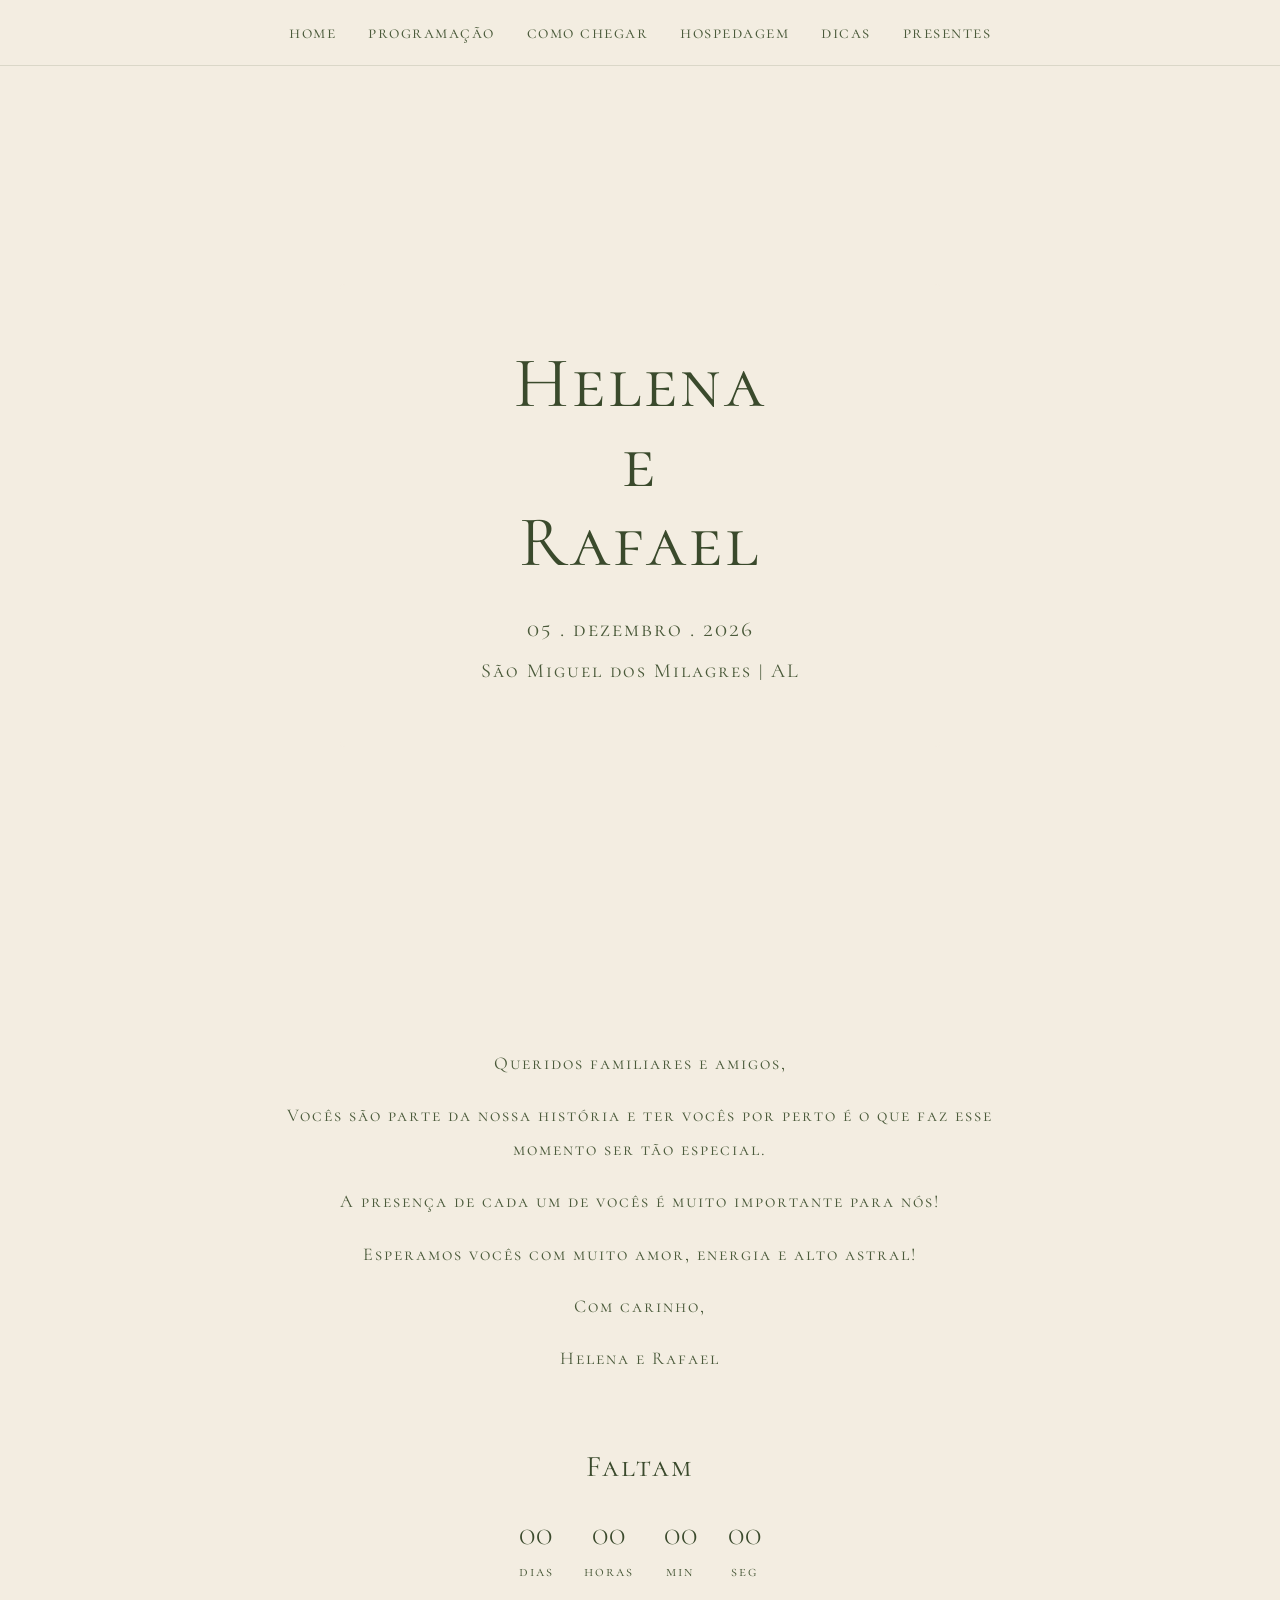
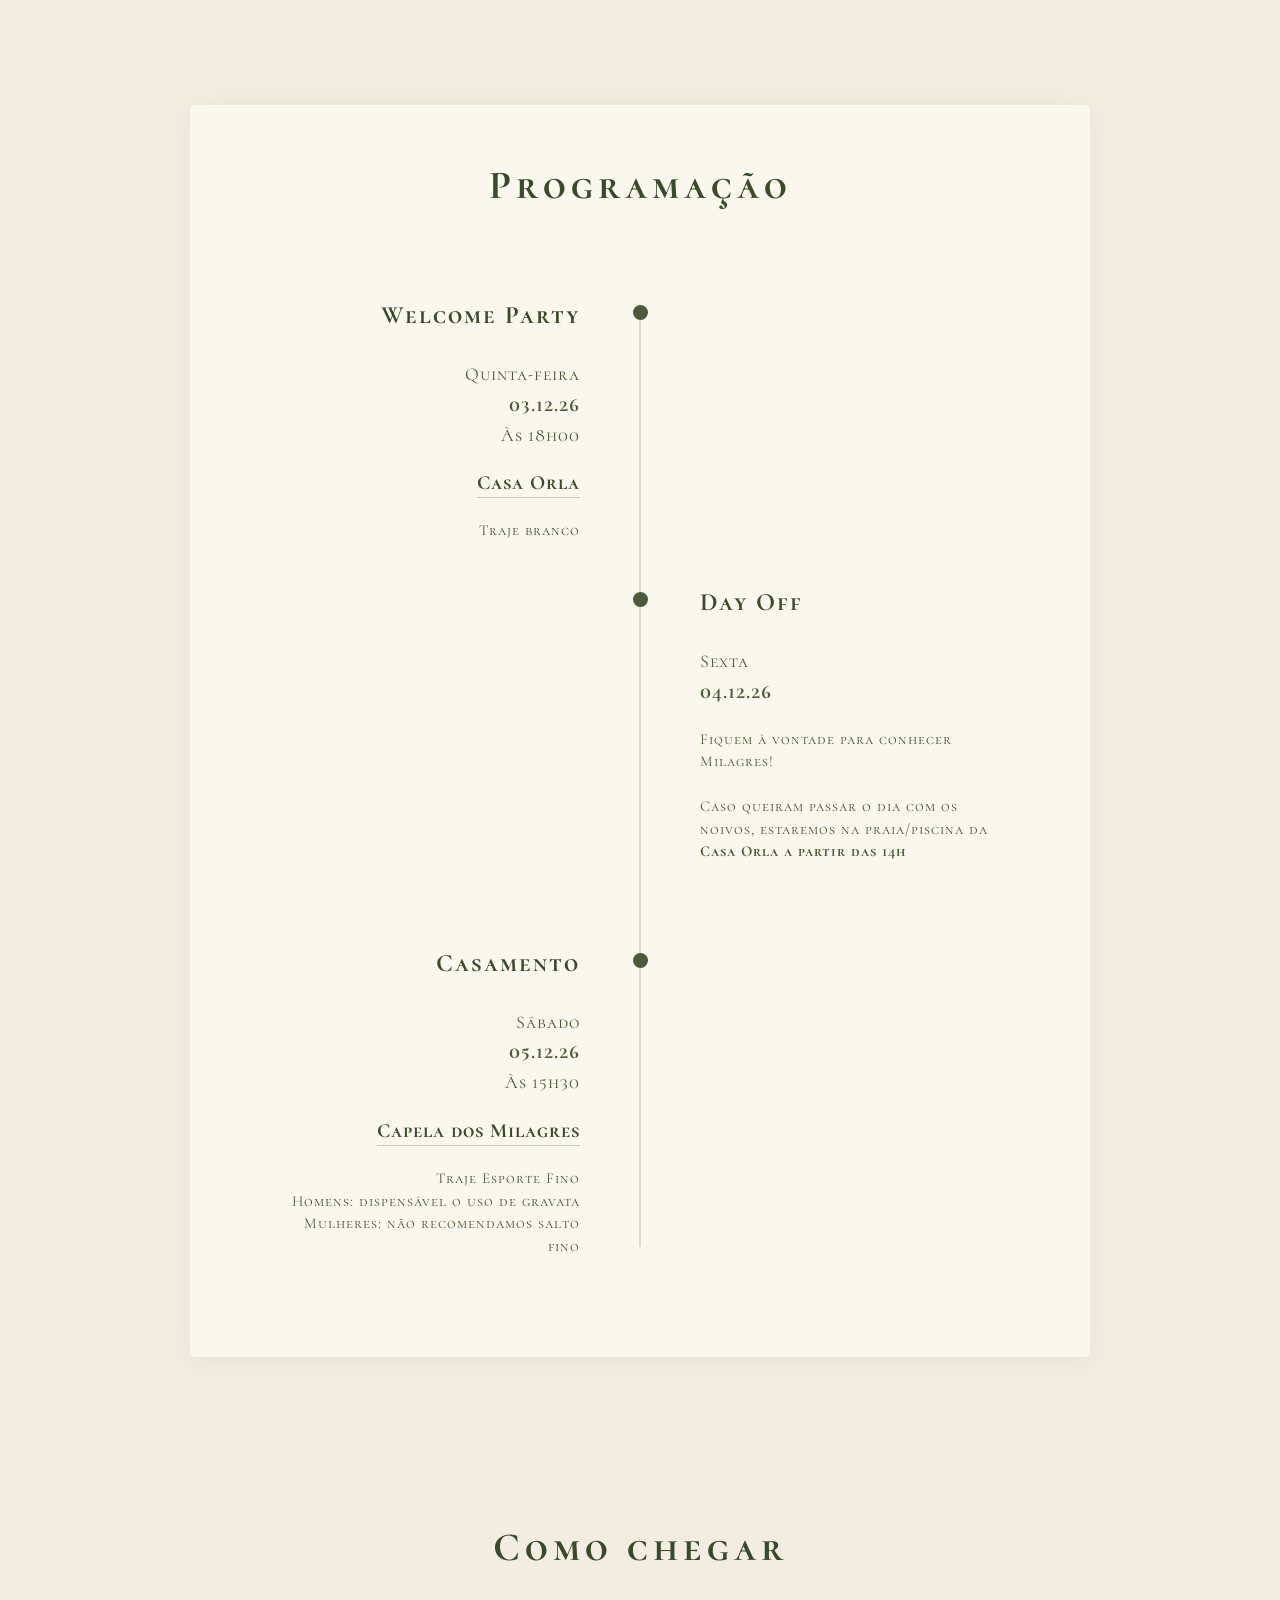
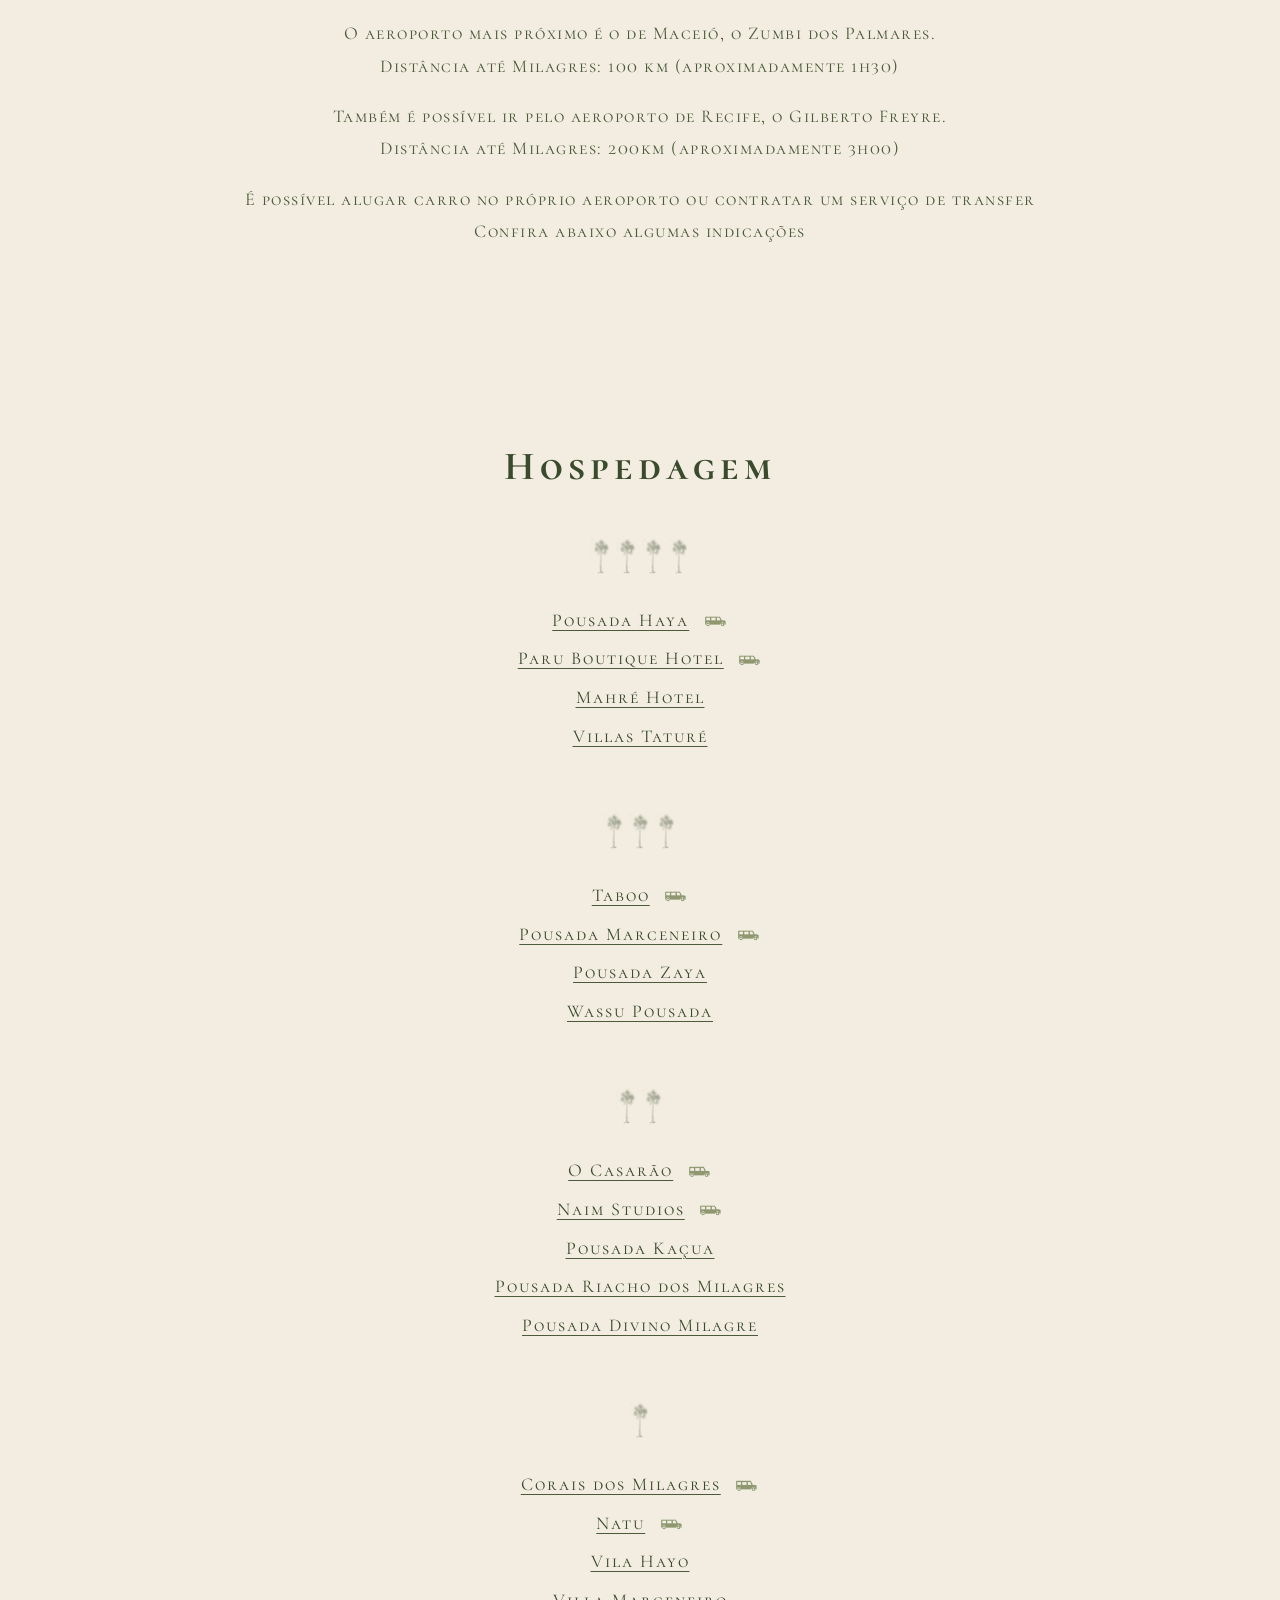
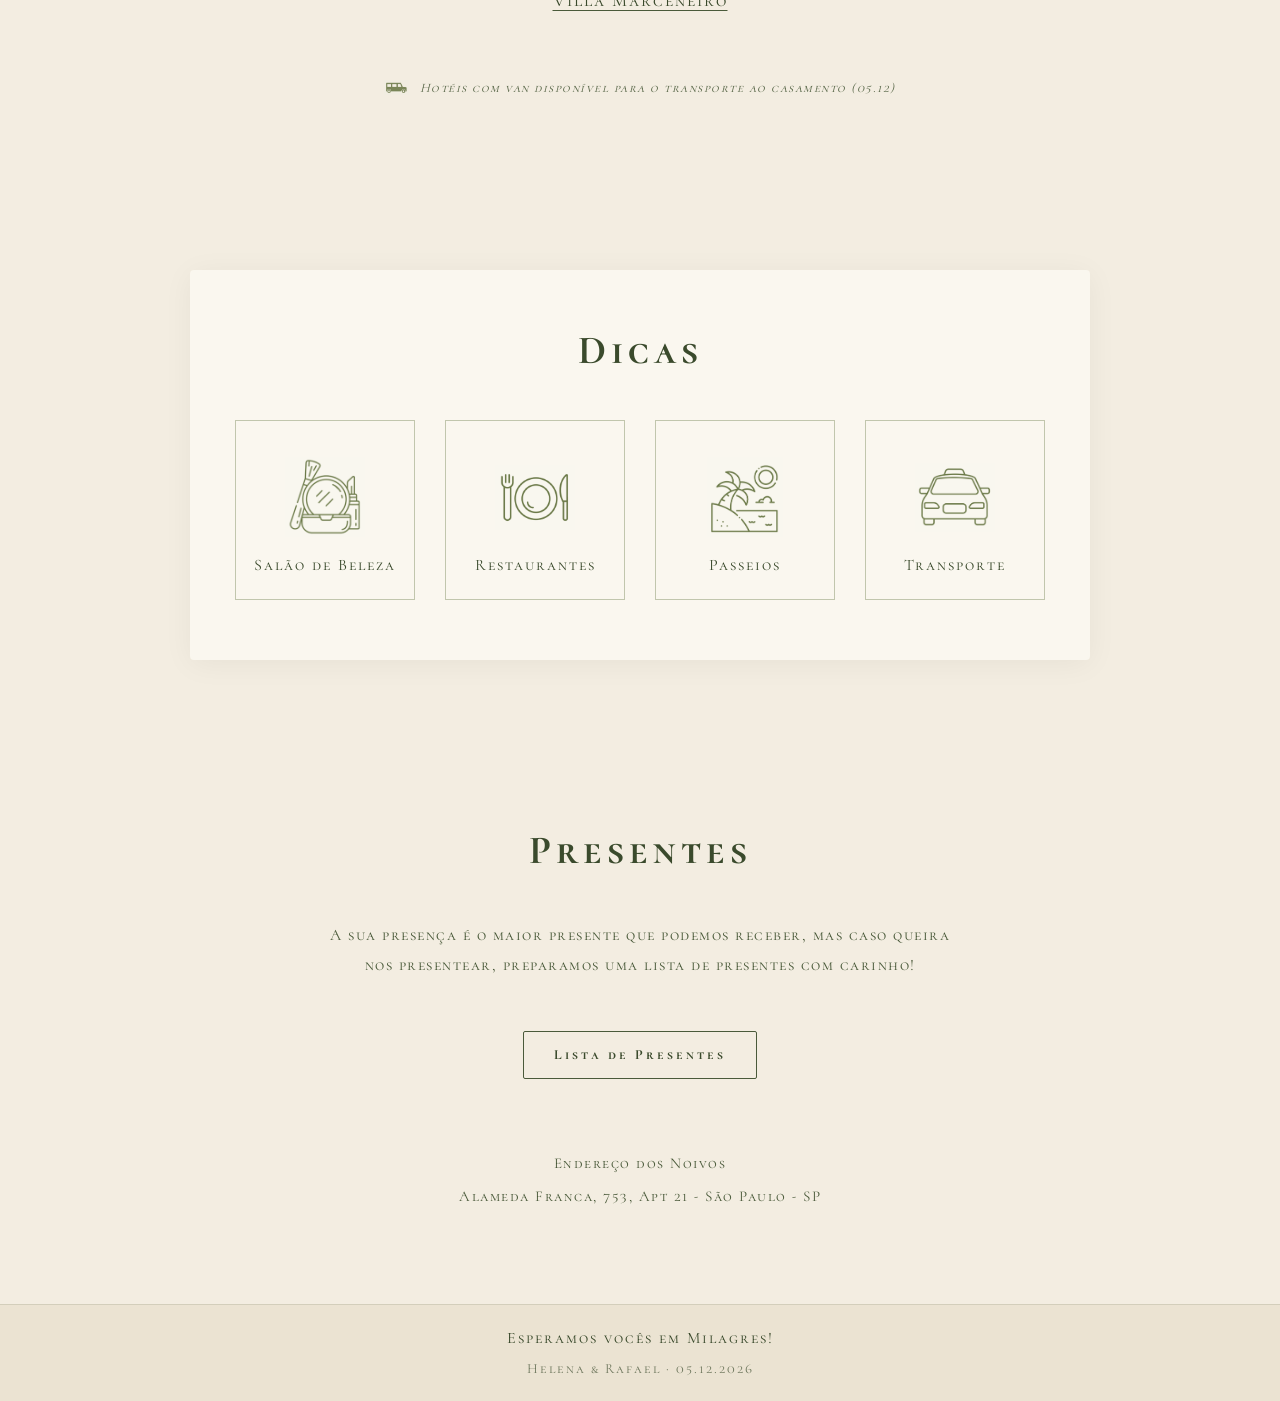
==== index.html @ e217ee82 "primeiro upload" ====
<!DOCTYPE html>
<html lang="pt-BR">
<head>
    <meta charset="UTF-8">
    <meta name="viewport" content="width=device-width, initial-scale=1.0">
    <title>Helena e Rafael</title>

    <!-- Google Fonts -->
    <link rel="preconnect" href="https://fonts.googleapis.com">
    <link rel="preconnect" href="https://fonts.gstatic.com" crossorigin>
    <link href="https://fonts.googleapis.com/css2?family=Cormorant+Garamond:ital,wght@0,300;0,400;0,500;0,600;1,300;1,400&family=Cormorant+SC:wght@300;400;500;600&family=Italianno&display=swap" rel="stylesheet">

    <!-- CSS externo -->
    <link rel="stylesheet" href="styles.css">
</head>
<body>

    <!-- ============ NAVBAR ============ -->
    <nav class="navbar">
        <ul>
            <li><a href="#home">Home</a></li>
            <li><a href="#programacao">Programação</a></li>
            <li><a href="#como-chegar">Como Chegar</a></li>
            <li><a href="#hospedagem">Hospedagem</a></li>
            <li><a href="#dicas">Dicas</a></li>
            <li><a href="#presentes">Presentes</a></li>
        </ul>
    </nav>

    <!-- ============ HERO - PARTE 1 (imagem de fundo) ============ -->
    <section class="hero-banner" id="home">
        <div class="hero-banner-overlay">
            <h1>Helena <br> e <br> Rafael</h1>
            <p class="date">05 . dezembro . 2026</p>
            <p class="location">São Miguel dos Milagres | AL</p>
        </div>
    </section>

    <!-- ============ HERO - PARTE 2 (mensagem e assinatura) ============ -->
    <section class="hero-message">
        <p class="message">Queridos familiares e amigos,</p>
        <p class="message">Vocês são parte da nossa história e ter vocês por perto é o que faz esse momento ser tão especial.</p>
        <p class="message">A presença de cada um de vocês é muito importante para nós!</p>
        <p class="message">Esperamos vocês com muito amor, energia e alto astral!</p>
        <p class="message">Com carinho,</p>
        <p class="message">Helena e Rafael</p>
        </section>   

    <!-- ============ COUNTDOWN ============ -->
    <section class="countdown-section">
        <h3>Faltam</h3>
        <div class="countdown">
            <div class="countdown-item">
                <span class="number" id="dias">00</span>
                <span class="label">dias</span>
            </div>
            <div class="countdown-item">
                <span class="number" id="horas">00</span>
                <span class="label">horas</span>
            </div>
            <div class="countdown-item">
                <span class="number" id="minutos">00</span>
                <span class="label">min</span>
            </div>
            <div class="countdown-item">
                <span class="number" id="segundos">00</span>
                <span class="label">seg</span>
            </div>
        </div>
    </section>

    <!-- ============ PROGRAMAÇÃO ============ -->
    <section class="programacao" id="programacao">
        <div class="program-timeline">
            <!-- Título dentro do bloco branco, mas FORA do wrapper da linha -->
            <h2 class="section-title">Programação</h2>

            <!-- Wrapper só com os itens (a linha vai aparecer só aqui) -->
            <div class="program-timeline-items">

            <!-- Welcome Party (lado esquerdo) -->
            <div class="program-item program-item-left">
                <div class="program-dot"></div>
                <div class="program-content">
                    <h3>Welcome Party</h3>
                    <p class="day">Quinta-feira</p>
                    <p class="date-line">03.12.26</p>
                    <p class="time">Às 18h00</p>
                    <p class="place">
                        <a href="https://www.google.com/maps/place/Casa+Orla+Milagres/@-9.3019633,-35.4002974,17z/data=!3m1!4b1!4m6!3m5!1s0x7011db2d9798e99:0x6739c3b76b0d1504!8m2!3d-9.3019633!4d-35.3977225!16s%2Fg%2F11p_82vdsp?entry=ttu&g_ep=EgoyMDI2MDUyNy4wIKXMDSoASAFQAw%3D%3D" target="_blank" rel="noopener noreferrer">Casa Orla</a>
                    </p>
                    <p class="traje">Traje branco</p>
                </div>
            </div>

            <!-- Beach day (lado direito) -->
            <div class="program-item program-item-right">
                <div class="program-dot"></div>
                <div class="program-content">
                    <h3>Day Off</h3>
                    <p class="day">Sexta</p>
                    <p class="date-line">04.12.26</p>
                    <p class="traje">Fiquem à vontade para conhecer Milagres! <br>
                        <br> 
                        Caso queiram passar o dia com os noivos, estaremos na praia/piscina da<strong> Casa Orla a partir das 14h</strong></p>

                </div>
            </div>

            <!-- Casamento (lado esquerdo) -->
            <div class="program-item program-item-left">
                <div class="program-dot"></div>
                <div class="program-content">
                    <h3>Casamento</h3>
                    <p class="day">Sábado</p>
                    <p class="date-line">05.12.26</p>
                    <p class="time">Às 15h30</p>
                    <p class="place">
                        <a href="https://www.google.com/maps/place/Capela+dos+Milagres+-+Santu%C3%A1rio+dos+Milagres/@-9.2875864,-35.3910758,17z/data=!3m1!4b1!4m6!3m5!1s0x700fd5402b0185b:0x55d7888d575e5de3!8m2!3d-9.2875864!4d-35.3885009!16s%2Fg%2F11c75x4d78?entry=ttu&g_ep=EgoyMDI2MDUyNy4wIKXMDSoASAFQAw%3D%3D" target="_blank" rel="noopener noreferrer">Capela dos Milagres</a>
                    </p>
                    <p class="traje">
                        Traje Esporte Fino<br>
                        Homens: dispensável o uso de gravata<br>
                        Mulheres: não recomendamos salto fino
                    </p>
                </div>
            </div>

        </div>
        </div>
    </section>

    <!-- ============ COMO CHEGAR ============ -->
    <section class="como-chegar" id="como-chegar">
        <h2 class="section-title">Como chegar</h2>
        <div class="como-chegar-content">
            <div class="como-chegar-text">
                <p>O aeroporto mais próximo é o de Maceió, o Zumbi dos Palmares.<br> Distância até Milagres: 100 km (aproximadamente 1h30)</p>
                <p>Também é possível ir pelo aeroporto de Recife, o Gilberto Freyre.<br> Distância até Milagres: 200km (aproximadamente 3h00)</p>
                <p>É possível alugar carro no próprio aeroporto ou contratar um serviço de transfer <br> Confira abaixo algumas indicações</p>
            </div>
        </div>
    </section>

    <!-- ============ HOSPEDAGEM ============ -->
    <section class="hospedagem" id="hospedagem">
        <h2 class="section-title">Hospedagem</h2>

        <div class="hospedagem-content">

            <!-- Grupo 1: 4 coqueiros + primeira lista -->
            <div class="hospedagem-grupo">
                <div class="coqueiros-fila">
                    <img src="img/mini_coqueiro.avif" alt="Coqueiro">
                    <img src="img/mini_coqueiro.avif" alt="Coqueiro">
                    <img src="img/mini_coqueiro.avif" alt="Coqueiro">
                    <img src="img/mini_coqueiro.avif" alt="Coqueiro">
                </div>
                
                <ul class="hospedagem-lista">
                    <li>
                        <a href="https://www.booking.com/hotel/br/pousada-haya.html" target="_blank" rel="noopener noreferrer">Pousada Haya</a>  
                            <span class="van-icon" title="Van disponível para o casamento">
                                <img src="img/van.png" alt="Van disponível">
                            </span>
                    </li>
                    
                    <li><a href="https://www.booking.com/hotel/br/villas-do-paru-praia-de-marceneiro.html" target="_blank" rel="noopener noreferrer">Paru Boutique Hotel</a> 
                            <span class="van-icon" title="Van disponível para o casamento">
                                <img src="img/van.png" alt="Van disponível">
                            </span>
                    </li>
                    
                    <li><a href="https://www.booking.com/hotel/br/mahre-amp-spa.pt-br.html" target="_blank" rel="noopener noreferrer">Mahré Hotel</a></li> 
                    <li><a href="https://www.booking.com/hotel/br/villas-tatura-c.pt-br.html" target="_blank" rel="noopener noreferrer">Villas Taturé</a></li> 
                
                </ul>
            </div>

            <!-- Grupo 2: 3 coqueiros + segunda lista -->
            <div class="hospedagem-grupo">
                <div class="coqueiros-fila">
                    <img src="img/mini_coqueiro.avif" alt="Coqueiro">
                    <img src="img/mini_coqueiro.avif" alt="Coqueiro">
                    <img src="img/mini_coqueiro.avif" alt="Coqueiro">
                </div>
                
                <ul class="hospedagem-lista">
                    <li><a href="https://www.booking.com/hotel/br/taboo-milagres-sao-miguel-dos-milagres.html" target="_blank" rel="noopener noreferrer">Taboo</a> 
                            <span class="van-icon" title="Van disponível para o casamento">
                                <img src="img/van.png" alt="Van disponível">
                            </span>
                    </li>
                                        
                    <li><a href="https://www.booking.com/hotel/br/pousada-marceneiro.pt-br.html" target="_blank" rel="noopener noreferrer">Pousada Marceneiro</a>
                            <span class="van-icon" title="Van disponível para o casamento">
                                <img src="img/van.png" alt="Van disponível">
                            </span>
                    </li>
                     
                    <li><a href="https://www.booking.com/hotel/br/pousada-zaya-sao-miguel-dos-milagres.pt-br.html" target="_blank" rel="noopener noreferrer">Pousada Zaya</a></li>                     
                    <li><a href="https://www.booking.com/hotel/br/wassu-pousada.pt-br.html" target="_blank" rel="noopener noreferrer">Wassu Pousada</a></li>
                </ul>
            </div>

            <!-- Grupo 3: 2 coqueiros + terceira lista -->
            <div class="hospedagem-grupo">
                <div class="coqueiros-fila">
                    <img src="img/mini_coqueiro.avif" alt="Coqueiro">
                    <img src="img/mini_coqueiro.avif" alt="Coqueiro">
                </div>
                
                <ul class="hospedagem-lista">
                    <li><a href="https://www.booking.com/hotel/br/pousada-o-casarapso-passo-de-camaragibe.html" target="_blank" rel="noopener noreferrer">O Casarão</a> 
                            <span class="van-icon" title="Van disponível para o casamento">
                                <img src="img/van.png" alt="Van disponível">
                            </span>
                    </li>
                    
                    <li><a href="https://www.booking.com/hotel/br/naim-studios-milagres.html" target="_blank" rel="noopener noreferrer">Naim Studios</a>
                            <span class="van-icon" title="Van disponível para o casamento">
                                <img src="img/van.png" alt="Van disponível">
                            </span>
                    </li>
                     
                    <li><a href="https://www.booking.com/hotel/br/kacua-milagres.html" target="_blank" rel="noopener noreferrer">Pousada Kaçua</a></li> 
                    <li><a href="https://www.booking.com/hotel/br/pousada-riacho-dos-milagres.html" target="_blank" rel="noopener noreferrer">Pousada Riacho dos Milagres</a></li> 
                    <li><a href="https://www.booking.com/hotel/br/pousada-divino-milagre.html" target="_blank" rel="noopener noreferrer">Pousada Divino Milagre</a></li>
                </ul>
            </div>

            <!-- Grupo 4: 1 coqueiro + quarta lista -->
            <div class="hospedagem-grupo">
                <div class="coqueiros-fila">
                    <img src="img/mini_coqueiro.avif" alt="Coqueiro">
                </div>
                
                <ul class="hospedagem-lista">
                    <li><a href="https://www.booking.com/hotel/br/suite-corais-dos-milagres.htmll" target="_blank" rel="noopener noreferrer">Corais dos Milagres</a>
                            <span class="van-icon" title="Van disponível para o casamento">
                                <img src="img/van.png" alt="Van disponível">
                            </span>
                    </li>
                    
                    <li><a href="https://www.booking.com/hotel/br/natu-boutique-stays.html" target="_blank" rel="noopener noreferrer">Natu</a>
                            <span class="van-icon" title="Van disponível para o casamento">
                                <img src="img/van.png" alt="Van disponível">
                            </span>
                    </li>
                     
                    <li><a href="https://www.booking.com/hotel/br/vila-hayo.html" target="_blank" rel="noopener noreferrer">Vila Hayo</a></li> 
                    <li><a href="https://www.booking.com/hotel/br/villa-marceneiro-beach.html" target="_blank" rel="noopener noreferrer">Villa Marceneiro</a></li>             
                </ul>
            </div>

        </div>

        <!-- Legenda da van -->
        <p class="hospedagem-legenda">
            <span class="van-icon">
                <img src="img/van.png" alt="Van disponível">
            </span>
            Hotéis com van disponível para o transporte ao casamento (05.12)
        </p>
    
    </section>

    <!-- ============ DICAS ============ -->
    <section class="dicas" id="dicas">
        <div class="dicas-container">
            <h2 class="section-title">Dicas</h2>

            <div class="dicas-grid">
                <a href="salao-de-beleza.html" class="dica-card-link">
                    <div class="dica-card">
                        <div class="dica-card-icon">
                            <img src="img/salao_beleza.png" alt="Salão de Beleza">
                        </div>
                        <p class="dica-card-label">Salão de Beleza</p>
                    </div>
                </a>

                <a href="restaurantes.html" class="dica-card-link">
                    <div class="dica-card">
                        <div class="dica-card-icon">
                            <img src="img/restaurante.png" alt="Restaurantes">
                        </div>
                        <p class="dica-card-label">Restaurantes</p>
                    </div>
                </a>

                <a href="passeios.html" class="dica-card-link">
                    <div class="dica-card">
                        <div class="dica-card-icon">
                            <img src="img/passeiospng.png" alt="Passeios">
                        </div>
                        <p class="dica-card-label">Passeios</p>
                    </div>
                </a>

                <a href="transporte.html" class="dica-card-link">
                    <div class="dica-card">
                        <div class="dica-card-icon">
                            <img src="img/taxi.png" alt="Transporte">
                        </div>
                        <p class="dica-card-label">Transporte</p>
                    </div>
                </a>
                    
            </div>
        </div>
    </section>    


    <!-- ============ PRESENTES ============ -->

    <section class="presentes" id="presentes">
        <h2 class="section-title">Presentes</h2>

        <!-- Texto introdutório -->
        <p class="presentes-intro">
            A sua presença é o maior presente que podemos receber, mas caso queira nos presentear,
            preparamos uma lista de presentes com carinho!
        </p>

    <!-- Botão único e discreto -->
    <div class="presentes-blocos">
        <a href="#" target="_blank" rel="noopener noreferrer" class="presentes-bloco">
            <strong>Lista de Presentes</strong>
        </a>
    </div>

        <!-- Texto final com endereço -->
        <div class="presentes-endereco">
            <p>Endereço dos Noivos 
            <p>Alameda Franca, 753, Apt 21 - São Paulo - SP</p>
        </div>

    </section>

    
    <!-- ============ FOOTER ============ -->
    <footer class="footer-fim">
    <p>Esperamos vocês em Milagres!</p>
    <p class="footer-credito">Helena & Rafael · 05.12.2026</p>
    </footer>

    <!-- ============ SCRIPT DO CONTADOR ============ -->
    <script src="script.js"></script>    

</body>
</html>
---- styles.css ----
/* ============================================================
   SITE CASAMENTO - HELENA E RAFAEL
   styles.css
   ============================================================
   ORGANIZAÇÃO DO ARQUIVO:
     1. Reset e variáveis globais (cores)
     2. Estilos base do body
     3. Navbar
     4. Estilos compartilhados de seções
     5. Hero (capa principal)
     6. Countdown (contagem regressiva)
     7. Programação
     8. Como Chegar
     9. Hospedagem
    10. Dicas
    11. Contato
    12. Presentes
    13. Footer
    14. Responsividade (mobile)

   DICA: para mudar as cores do site inteiro, altere apenas
   os valores das variáveis em :root (seção 1).
   ============================================================ */


/* ============================================================
   1. RESET E VARIÁVEIS GLOBAIS
   ============================================================ */
* {
    margin: 0;
    padding: 0;
    box-sizing: border-box;
}

:root {
    --bg-cream: #f3ede1;          /* fundo creme/bege claro de papel */
    --bg-cream-dark: #ebe3d2;     /* fundo um pouco mais escuro (alternância de seções) */
    --text-green: #4a5a3a;        /* verde musgo escuro - cor principal de texto */
    --text-green-dark: #3a4a2c;   /* verde mais escuro - títulos */
    --accent-green: #6b7a4a;
    --link-color: #5a6a3a;
}

html {
    scroll-behavior: smooth;
}


/* ============================================================
   2. ESTILOS BASE
   ============================================================ */
body {
    font-family: 'Cormorant SC', 'Georgia', serif;  
    background-color: var(--bg-cream);
    color: var(--text-green);
    line-height: 1.6;
    letter-spacing: 1.5px;  /* ← adicione esta linha para o espaçamento característico */
    overflow-x: hidden;
}

/* ============================================================
   3. NAVBAR
   ============================================================ */
.navbar {
    position: sticky;
    top: 0;
    background-color: var(--bg-cream);
    border-bottom: 1px solid rgba(74, 90, 58, 0.15);
    z-index: 1000;
    padding: 18px 40px;
    display: flex;
    justify-content: center;
    align-items: center;
}

.navbar ul {
    list-style: none;
    display: flex;
    gap: 32px;
}

.navbar ul li a {
    color: var(--text-green);
    text-decoration: none;
    font-size: 18px;
    font-weight: 400;
    letter-spacing: 1.5px;
    text-transform: lowercase;
    font-family: 'Cormorant SC', 'Georgia', serif; 
    transition: opacity 0.2s;
}

.navbar ul li a:hover {
    opacity: 0.6;
}


/* ============================================================
   4. ESTILOS COMPARTILHADOS DE SEÇÕES
   ============================================================ */
section {
    padding: 80px 40px;
    position: relative;
}

.section-title {
    font-family: 'Cormorant SC', 'Georgia', serif; 
    font-size: 40px;
    color: var(--text-green-dark);
    text-align: center;
    font-weight: 700;
    margin-bottom: 50px;
    line-height: 1;
    letter-spacing: 5px;
}

/* ============================================================
   5. HERO - PARTE 1 (BANNER COM IMAGEM DE FUNDO)
   ============================================================ */
  .hero-banner {
    background-image: url('img_fundo_identidade_visual.png');
    background-size: cover;
    background-position: center;
    background-repeat: no-repeat;

    /* Altura total: ajuste conforme quiser */
    min-height: 100vh;

    /* Centraliza o overlay */
    display: flex;
    justify-content: center;
    align-items: center;

    /* Espaço em cima e embaixo (mostra parte da imagem) */
    padding: 120px 20px;
}

.hero-banner-overlay {
    background-color: rgba(243, 237, 225, 0.75);  /* creme com 75% de opacidade */
    backdrop-filter: blur(2px);                    /* leve desfoque atrás (opcional) */
    padding: 60px 80px;
    text-align: center;
    max-width: 600px;
    width: 100%;
    border-radius: 4px;
}

.hero-banner-overlay h1 {
    font-family: 'Cormorant SC', 'Georgia', serif;
    font-size: 72px;
    font-style: normal;
    font-weight: 400;
    color: var(--text-green-dark);
    line-height: 1.1;
    margin-bottom: 30px;
    letter-spacing: 3px;
}

.hero-banner-overlay .date {
    font-family: 'Cormorant SC', 'Georgia', serif;
    font-size: 22px;
    color: var(--text-green);
    margin-bottom: 8px;
    letter-spacing: 2px;
}

.hero-banner-overlay .location {
    font-family: 'Cormorant SC', 'Georgia', serif;
    font-size: 20px;
    color: var(--text-green);
    letter-spacing: 2px;
}


/* ============================================================
   5b. HERO - PARTE 2 (MENSAGEM NO CORPO DO SITE)
   ============================================================ */
.hero-message {
    background-color: var(--bg-cream);
    padding: 80px 20px 30px 20px;
    text-align: center;
    max-width: 800px;
    margin: 0 auto;
    position: relative;
}

.hero-message .message {
    font-family: 'Cormorant SC', 'Georgia', serif;
    font-size: 18px;
    color: var(--text-green);
    line-height: 1.9;
    margin-bottom: 18px;
    font-weight: 400;
    letter-spacing: 2px;
    font-style: normal;  /* removido o italic, pois Cormorant SC já tem visual próprio */
}

.hero-message .signature {
    font-family: 'Cormorant Garamond', 'Georgia', serif;
    font-size: 18px;
    font-style: italic;
    font-weight: 400;
    color: var(--text-green-dark);
    margin-top: 25px;
    letter-spacing: 1px;
}

/* Coqueiro decorativo */
.coqueiro {
    position: absolute;
    right: 5%;
    bottom: 0;
    width: 166px;
    height: auto;
    opacity: 0.9;
}

/* ============================================================
   6. COUNTDOWN (CONTAGEM REGRESSIVA)
   ============================================================ */
.countdown-section {
    text-align: center;
    padding: 20px 40px 40px;
    background-color: var(--bg-cream);
}

.countdown-section h3 {
    font-family: 'Cormorant SC', 'Georgia', serif;
    font-size: 30px;
    color: var(--text-green-dark);
    font-weight: 400;
    margin-bottom: 20px;
    letter-spacing: 2px;
}

.countdown {
    display: flex;
    justify-content: center;
    gap: 30px;
    margin-top: 20px;
}

.countdown-item {
    text-align: center;
}

.countdown-item .number {
    font-family: 'Cormorant SC', 'Georgia', serif;
    font-size: 30px;
    color: var(--text-green-dark);
    font-weight: 300;
    display: block;
    letter-spacing: 1px;
}

.countdown-item .label {
    font-family: 'Cormorant SC', 'Georgia', serif;
    font-size: 15px;
    color: var(--text-green);
    text-transform: lowercase;
    letter-spacing: 2px;
}


/* ============================================================
   7. PROGRAMAÇÃO
   ============================================================ */
.programacao {
    background-color: var(--bg-cream);  /* ← agora usa o fundo creme do site */
    padding: 80px 40px;                  /* espaço externo (fora do retângulo branco) */
    position: relative;
}

/* Container da timeline */
.program-timeline {
    max-width: 900px;
    margin: 0 auto;
    position: relative;
    padding: 60px 40px;
    background-color: #faf7ef;
    border-radius: 4px;
    box-shadow: 0 4px 30px rgba(0, 0, 0, 0.05);
}

/* Wrapper que contém só os itens da timeline (não o título) */
.program-timeline-items {
    position: relative;
}

/* Linha vertical: começa na primeira bolinha e termina na última */
.program-timeline-items::before {
    content: "";
    position: absolute;
    top: 50px;        /* alinha com o topo da primeira bolinha */
    bottom: 50px;     /* termina antes do fim do último item (alinhado com a última bolinha) */
    left: 50%;
    width: 1px;
    background-color: rgba(107, 122, 74, 0.4);
    transform: translateX(-50%);
}

/* Linha vertical central */
.timeline-line {
    position: absolute;
    top: 0;
    bottom: 0;
    left: 50%;
    width: 2px;
    background-color: rgba(107, 122, 74, 0.4);
    transform: translateX(-50%);
    display: none;
}

/* Item de programa (cada evento) */
.program-item {
    position: relative;
    width: 50%;
    padding: 40px;
    box-sizing: border-box;
}

/* Item à esquerda */
.program-item-left {
    margin-right: auto;
    text-align: right;
    padding-right: 60px;
}

/* Item à direita */
.program-item-right {
    margin-left: 50%;
    text-align: left;
    padding-left: 60px;
    margin-top: -40px;  /* aproxima do item anterior */
}

/* Bolinha (ponto na linha) */
.program-dot {
    position: absolute;
    top: 50px;
    width: 15px;
    height: 15px;
    background-color: var(--text-green);
    border-radius: 50%;
    z-index: 2;
}

.program-item-left .program-dot {
    right: -7.5px;  /* posiciona em cima da linha (lado direito do item esquerdo) */
}

.program-item-right .program-dot {
    left: -7.5px;  /* posiciona em cima da linha (lado esquerdo do item direito) */
}

/* Conteúdo de cada evento */
.program-content h3 {
    font-family: 'Cormorant SC', 'Georgia', serif;
    font-size: 25px;
    color: var(--text-green-dark);
    font-weight: 500;
    margin-bottom: 25px;
    letter-spacing: 2px;
    font-weight: 700;
}

.program-content .day,
.program-content .date-line,
.program-content .time {
    font-family: 'Cormorant SC', 'Georgia', serif;
    font-size: 18px;
    color: var(--text-green);
    margin-bottom: 0px;
    letter-spacing: 1px;
}

.program-content .date-line {
    font-weight: 700;
    font-size: 20px;
}

.program-content .place {
    font-family: 'Cormorant SC', 'Georgia', serif;
    font-size: 20px;
    color: var(--text-green-dark);
    margin: 18px 0;
    letter-spacing: 1px;
    font-weight: 700;
}

/* Link discreto no nome do local */
.program-content .place a {
    color: inherit;                    /* herda a cor verde escura do <p> */
    text-decoration: none;             /* sem sublinhado por padrão */
    border-bottom: 1px solid rgba(74, 90, 58, 0.3);  /* linha fina e sutil */
    padding-bottom: 2px;
    transition: border-color 0.2s, opacity 0.2s;
}

.program-content .place a:hover {
    border-bottom-color: var(--text-green);  /* linha fica mais visível */
    opacity: 0.8;
}

.program-content .place a:visited {
    color: inherit;                    /* mantém a cor mesmo após visitar */
}

.program-content .traje {
    font-family: 'Cormorant SC', 'Georgia', serif;
    font-size: 15px;
    color: var(--text-green);
    line-height: 1.5;
    letter-spacing: 1px;
    margin-top: 20px;
}


/* ============================================================
   7b. PROGRAMAÇÃO - RESPONSIVO (mobile)
   ============================================================ */
@media (max-width: 700px) {
    .timeline-line {
        left: 30px;  /* linha sai do meio e vai para a esquerda */
    }

    .program-item {
        width: 100%;
        margin: 0 0 30px 0 !important;
        padding-left: 60px !important;
        padding-right: 20px !important;
        text-align: left !important;
    }

    .program-item-left .program-dot,
    .program-item-right .program-dot {
        left: 25px;
        right: auto;
    }

    .program-item-left .program-icon,
    .program-item-right .program-icon {
        justify-content: flex-start;
    }
}


/* ============================================================
   8. COMO CHEGAR
   ============================================================ */
.como-chegar {
    background-color: var(--bg-cream);
    padding: 90px 40px;
}

.como-chegar-content {
    max-width: 800px;
    margin: 0 auto;
    text-align: center;
}

.como-chegar-text p {
    font-family: 'Cormorant SC', 'Georgia', serif;
    letter-spacing: 1.5px;
    font-size: 18px;
    color: var(--text-green);
    line-height: 1.8;
    margin-bottom: 18px;
}


/* ============================================================
   9. HOSPEDAGEM
   ============================================================ */
.hospedagem {
    background-color: var(--bg-cream);
    padding: 90px 40px;
    position: relative;
}

/* Container principal: tudo centralizado em uma coluna */
.hospedagem-content {
    max-width: 600px;
    margin: 0 auto;
    text-align: center;
}

/* Cada grupo (coqueiros + lista) */
.hospedagem-grupo {
    margin-bottom: 60px;  /* espaço entre os grupos */
}

.hospedagem-grupo:last-child {
    margin-bottom: 0;
}

/* Fila de mini coqueiros */
.coqueiros-fila {
    display: flex;
    justify-content: center;
    align-items: flex-end;
    gap: 4px;
    margin-bottom: 30px;
}

.coqueiros-fila img {
    height: 40px;        /* tamanho de cada coqueiro - ajuste se necessário */
    width: auto;
}

/* Lista de pousadas */
.hospedagem-lista {
    list-style: none;
    padding: 0;
}

.hospedagem-lista li {
    margin-bottom: 10px;
}

/* Estilo do link (texto da pousada) */
.hospedagem-lista li a {
    font-family: 'Cormorant SC', 'Georgia', serif;
    font-size: 18px;
    color: var(--text-green-dark);       /* ← cor verde do site, não azul */
    letter-spacing: 2px;
    text-decoration: underline;
    text-underline-offset: 4px;
    text-decoration-thickness: 1px;
    text-decoration-color: var(--text-green);
    transition: opacity 0.2s;            /* efeito suave no hover */
}

/* Hover (quando passar o mouse) */
.hospedagem-lista li a:hover {
    opacity: 0.6;                        /* fica levemente desbotado */
}

/* Cores em outros estados (visited = já visitado, active = clicando agora) */
.hospedagem-lista li a:visited {
    color: var(--text-green-dark);       /* mantém a cor verde mesmo após visitar */
}

.hospedagem-lista li a:active {
    color: var(--text-green-dark);       /* mantém a cor verde ao clicar */
}


/* Ícone de van ao lado do nome do hotel */
.van-icon {
    display: inline-block;
    width: 25px;
    height: 25px;
    margin-left: 8px;
    color: var(--text-green);    /* herdada pelo SVG */
    vertical-align: -8px;        /* alinha melhor com a linha de texto */
    opacity: 0.75;               /* deixa mais sutil */
}

.van-icon img {
    width: 100%;
    height: 100%;
    display: block;
    object-fit: contain;   /* mantém proporção da imagem */
}

/* Legenda da van no rodapé da seção */
.hospedagem-legenda {
    font-family: 'Cormorant SC', 'Georgia', serif;
    font-size: 13px;
    color: var(--text-green);
    letter-spacing: 1.5px;
    text-align: center;
    margin-top: 60px;
    font-style: italic;
    line-height: 1.6;
    opacity: 0.9;
}

.hospedagem-legenda .van-icon {
    margin-left: 0;
    margin-right: 6px;
    opacity: 1;
    vertical-align: px;
    width: 25px;
    height: 25px;
}


/* ============================================================
   10. DICAS
   ============================================================ */
.dicas {
    background-color: var(--bg-cream);   /* fundo creme do site */
    padding: 80px 40px;
    position: relative;
}

/* Bloco branco central (igual ao .program-timeline) */
.dicas-container {
    max-width: 900px;
    margin: 0 auto;
    padding: 60px 40px;
    background-color: #faf7ef;
    border-radius: 4px;
    box-shadow: 0 4px 30px rgba(0, 0, 0, 0.05);
}

/* Container dos cards (flexbox em vez de grid) */
.dicas-grid {
    display: flex;
    flex-wrap: wrap;             /* permite que os cards quebrem para a próxima linha */
    justify-content: center;     /* centraliza os cards em cada linha */
    gap: 30px;
    max-width: 900px;
    margin: 0 auto;
}

/* Cada card individual */
.dica-card {
    width: 180px;
    height: 180px;
    border: 1.5px solid rgba(107, 122, 74, 0.4);  /* borda fina verde */
    display: flex;
    flex-direction: column;
    align-items: center;
    justify-content: space-between;
    padding: 20px 15px;
    background-color: #faf7ef;
    transition: transform 0.2s, box-shadow 0.2s;
}

.dica-card-link {
    text-decoration: none;
    color: inherit;
    display: block;
}

.dica-card-link:hover .dica-card {
    transform: translateY(-3px);
    box-shadow: 0 4px 15px rgba(0, 0, 0, 0.08);
}

.dica-card-link:visited {
    color: inherit;
}

/* Ícone do card */
.dica-card-icon {
    flex: 1;
    display: flex;
    align-items: center;
    justify-content: center;
    width: 100%;
}

.dica-card-icon img {
    max-width: 80px;
    max-height: 80px;
    width: auto;
    height: auto;
}

/* Label embaixo do card */
.dica-card-label {
    font-family: 'Cormorant SC', 'Georgia', serif;
    font-size: 16px;
    color: var(--text-green-dark);
    letter-spacing: 2px;
    text-align: center;
    margin: 0;
}




/* ============================================================
   12. PRESENTES
   ============================================================ */
.presentes {
    background-color: var(--bg-cream);   /* ← mudou: agora é igual ao resto do site */
    padding: 90px 40px;
    text-align: center;
}

/* Texto introdutório */
.presentes-intro {
    font-family: 'Cormorant SC', 'Georgia', serif;
    font-size: 16px;
    color: var(--text-green);
    line-height: 1.9;
    letter-spacing: 1.5px;
    max-width: 650px;
    margin: 0 auto 50px auto;
}

/* Container do botão */
.presentes-blocos {
    display: flex;
    justify-content: center;
    margin: 0 auto;
}

/* Botão único e discreto */
.presentes-bloco {
    display: inline-block;
    font-family: 'Cormorant SC', 'Georgia', serif;
    font-size: 14px;
    color: var(--text-green-dark);
    letter-spacing: 3px;
    text-decoration: none;
    padding: 12px 30px;
    border: 1px solid var(--text-green);
    border-radius: 2px;
    background-color: transparent;
    transition: background-color 0.2s, color 0.2s;
}

.presentes-bloco:hover {
    background-color: var(--text-green-dark);
    color: var(--bg-cream);
}

.presentes-bloco:visited {
    color: var(--text-green-dark);
}

.presentes-bloco:visited:hover {
    color: var(--bg-cream);
}

/* Endereço no final */
.presentes-endereco {
    margin-top: 70px;
    font-family: 'Cormorant SC', 'Georgia', serif;
    color: var(--text-green);
    letter-spacing: 1.5px;
    line-height: 1.9;
}

.presentes-endereco p {
    font-size: 15px;
    margin: 4px 0;
}



/* ============================================================
   13. FOOTER
   ============================================================ */
.footer-fim {
    background-color: var(--bg-cream-dark);   /* ← mudou (era var(--bg-cream)) */
    border-top: 1px solid rgba(74, 90, 58, 0.15);
    text-align: center;
    padding: 15px 15px;
}

.footer-fim p {
    font-family: 'Cormorant SC', 'Georgia', serif;
    font-size: 16px;
    color: var(--text-green-dark);
    letter-spacing: 2px;
    margin: 6px 0;
}

.footer-fim .footer-credito {
    font-size: 14px;
    opacity: 0.7;
}    


/* ============================================================
   15. PÁGINAS INTERNAS (Salão, Restaurantes, Passeios, Transporte)
   ============================================================ */
.pagina-interna {
    background-color: var(--bg-cream);
    padding: 80px 40px;
    min-height: 70vh;
}

.pagina-interna-container {
    max-width: 800px;
    margin: 0 auto;
    padding: 60px 40px;
    background-color: #faf7ef;
    border-radius: 4px;
    box-shadow: 0 4px 30px rgba(0, 0, 0, 0.05);
    text-align: center;
}

/* Ícones decorativos no topo da página */
.pagina-interna-icones {
    display: flex;
    justify-content: center;
    align-items: flex-end;
    gap: 8px;
    margin: 30px 0 50px 0;
}

.pagina-interna-icones img {
    max-height: 80px;
    width: auto;
}

/* Conteúdo */
.pagina-interna-conteudo {
    margin-top: 30px;
}

/* Título de cada cidade (Milagres, Maceió) */
.cidade-titulo {
    font-family: 'Cormorant SC', 'Georgia', serif;  /* ← mudou */
    font-size: 24px;                                  /* ← mudou (era 50px) */
    color: var(--text-green-dark);
    font-weight: 900;                                 /* ← mudou (era 400) */
    letter-spacing: 3px;                              /* ← novo */
    margin: 50px 0 30px 0;
    line-height: 1;
}

.cidade-titulo:first-child {
    margin-top: 0;
}

/* Cada salão individual */
.salao-item {
    margin-bottom: 30px;
}

.salao-nome {
    font-family: 'Cormorant SC', 'Georgia', serif;
    font-size: 18px;
    color: var(--text-green-dark);
    font-weight: 600;
    letter-spacing: 2px;
    margin-bottom: 8px;
}

.salao-contato {
    font-family: 'Cormorant SC', 'Georgia', serif;
    font-size: 14px;
    color: var(--text-green);
    letter-spacing: 1.5px;
    line-height: 1.8;
    margin: 0;
}

/* Links dos contatos (Instagram, WhatsApp) */
.salao-contato a {
    color: var(--text-green-dark);
    text-decoration: underline;
    text-underline-offset: 3px;
    text-decoration-thickness: 1px;
    text-decoration-color: var(--text-green);
    transition: opacity 0.2s;
}

.salao-contato a:visited {
    color: var(--text-green-dark);
}

.salao-contato a:hover {
    opacity: 0.6;
}

/* Texto de introdução no topo da página */
.intro-texto {
    font-family: 'Cormorant SC', 'Georgia', serif;
    font-size: 16px;
    color: var(--text-green);
    line-height: 1.9;
    letter-spacing: 1.5px;
    text-align: center;
    margin: 0 auto 40px auto;
    max-width: 650px;
    font-style: normal;
}

/* Descrição de cada estabelecimento */
.salao-descricao {
    font-family: 'Cormorant SC', 'Georgia', serif;
    font-size: 14px;
    color: var(--text-green);
    line-height: 1.8;
    letter-spacing: 1px;
    margin: 8px auto 10px auto;
    max-width: 600px;
    text-align: center;
}

/* Texto de observação (ex: "necessário reservar") */
.obs {
    font-family: 'Cormorant SC', 'Georgia', serif;
    font-size: 14px;
    font-weight: 400;
    color: var(--text-green);
    letter-spacing: 1.5px;
    font-style: italic;
}

/* Subtítulo dentro de um item (ex: "Para contratar:") */
.salao-subnome {
    font-family: 'Cormorant SC', 'Georgia', serif;
    font-size: 13px;
    font-style: italic;
    color: var(--text-green);
    letter-spacing: 1.5px;
    margin: 12px 0 6px 0;
    text-align: center;
}

/* Imagem decorativa no final da página */
.pagina-interna-imagem-final {
    text-align: center;
    margin-top: 50px;
}

.pagina-interna-imagem-final img {
    max-width: 200px;     /* tamanho máximo - ajuste como quiser */
    height: auto;
}

/* Link de voltar */
.voltar-link {
    text-align: center;
    margin-top: 40px;
}

.voltar-link a {
    font-family: 'Cormorant SC', 'Georgia', serif;
    font-size: 14px;
    color: var(--text-green-dark);
    text-decoration: none;
    letter-spacing: 2px;
    border-bottom: 1px solid var(--text-green);
    padding-bottom: 4px;
    transition: opacity 0.2s;
}

.voltar-link a:visited {
    color: var(--text-green-dark);
}

.voltar-link a:hover {
    opacity: 0.6;
}
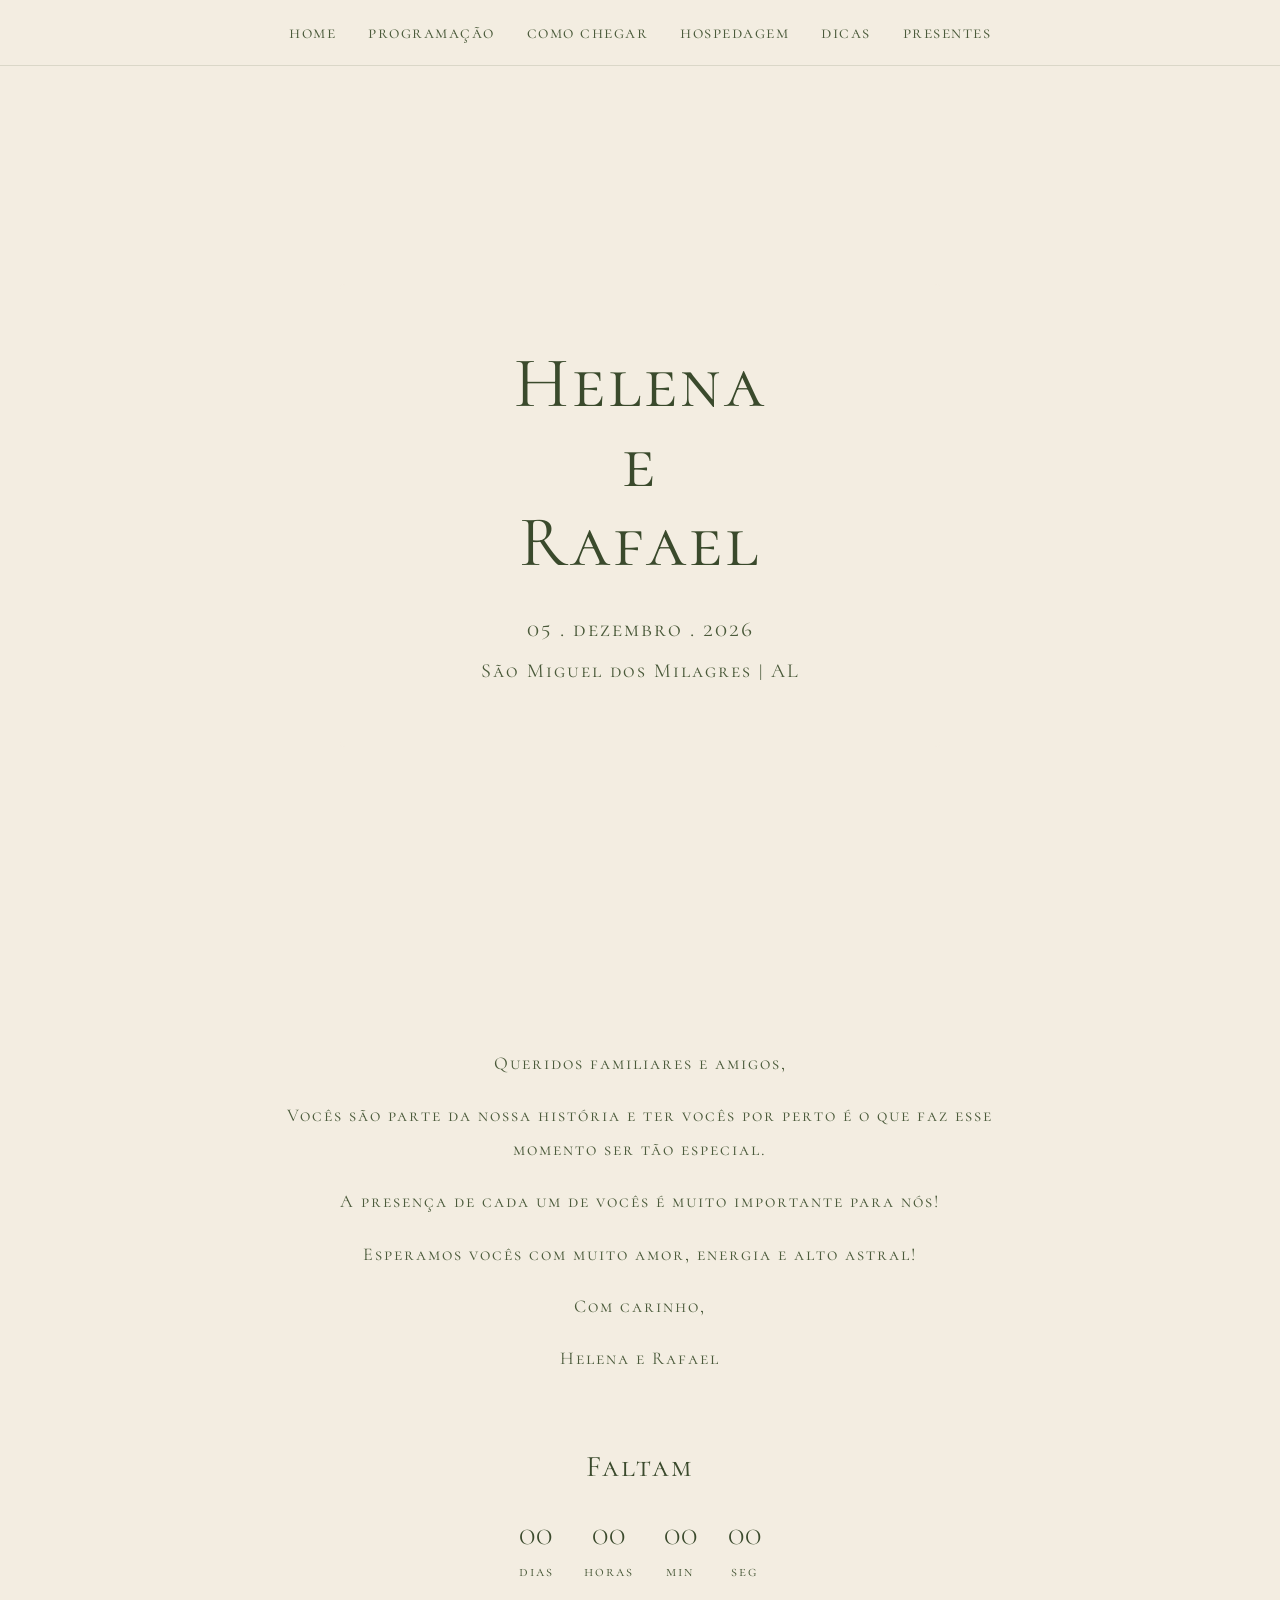
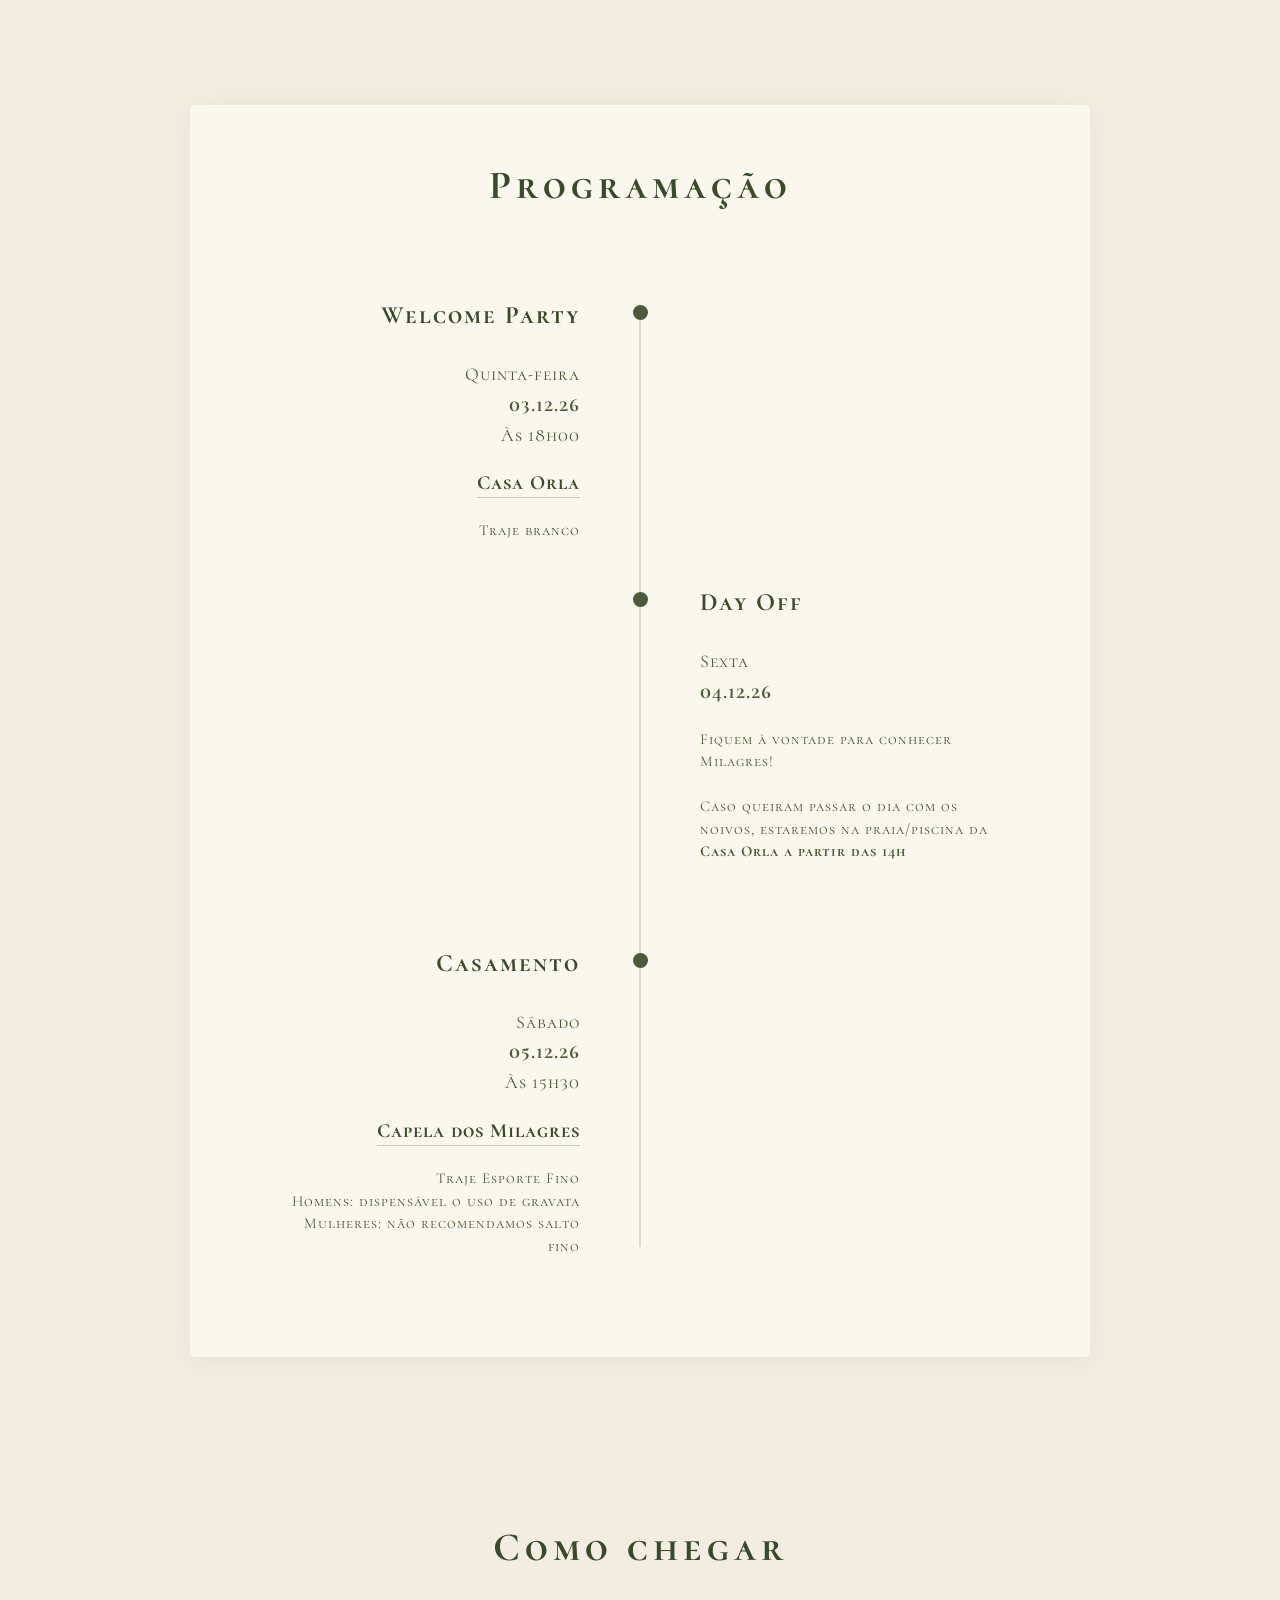
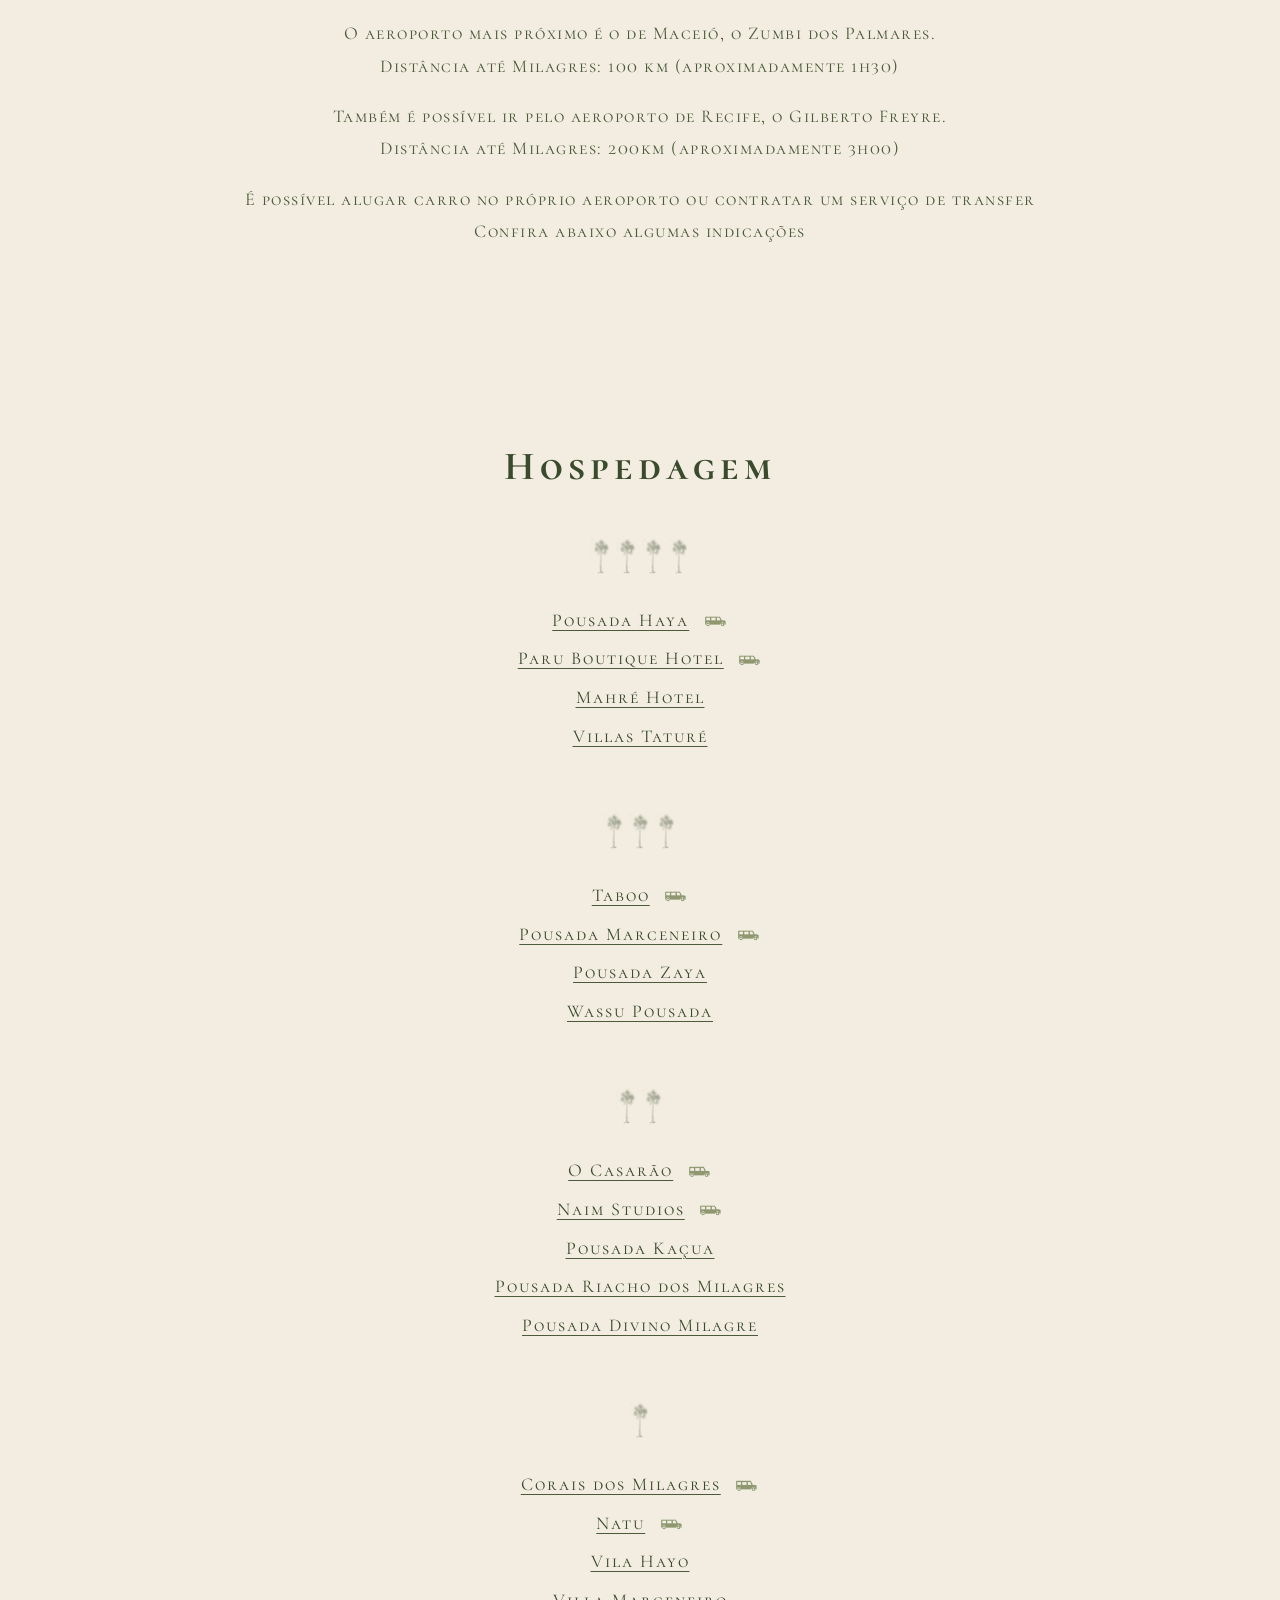
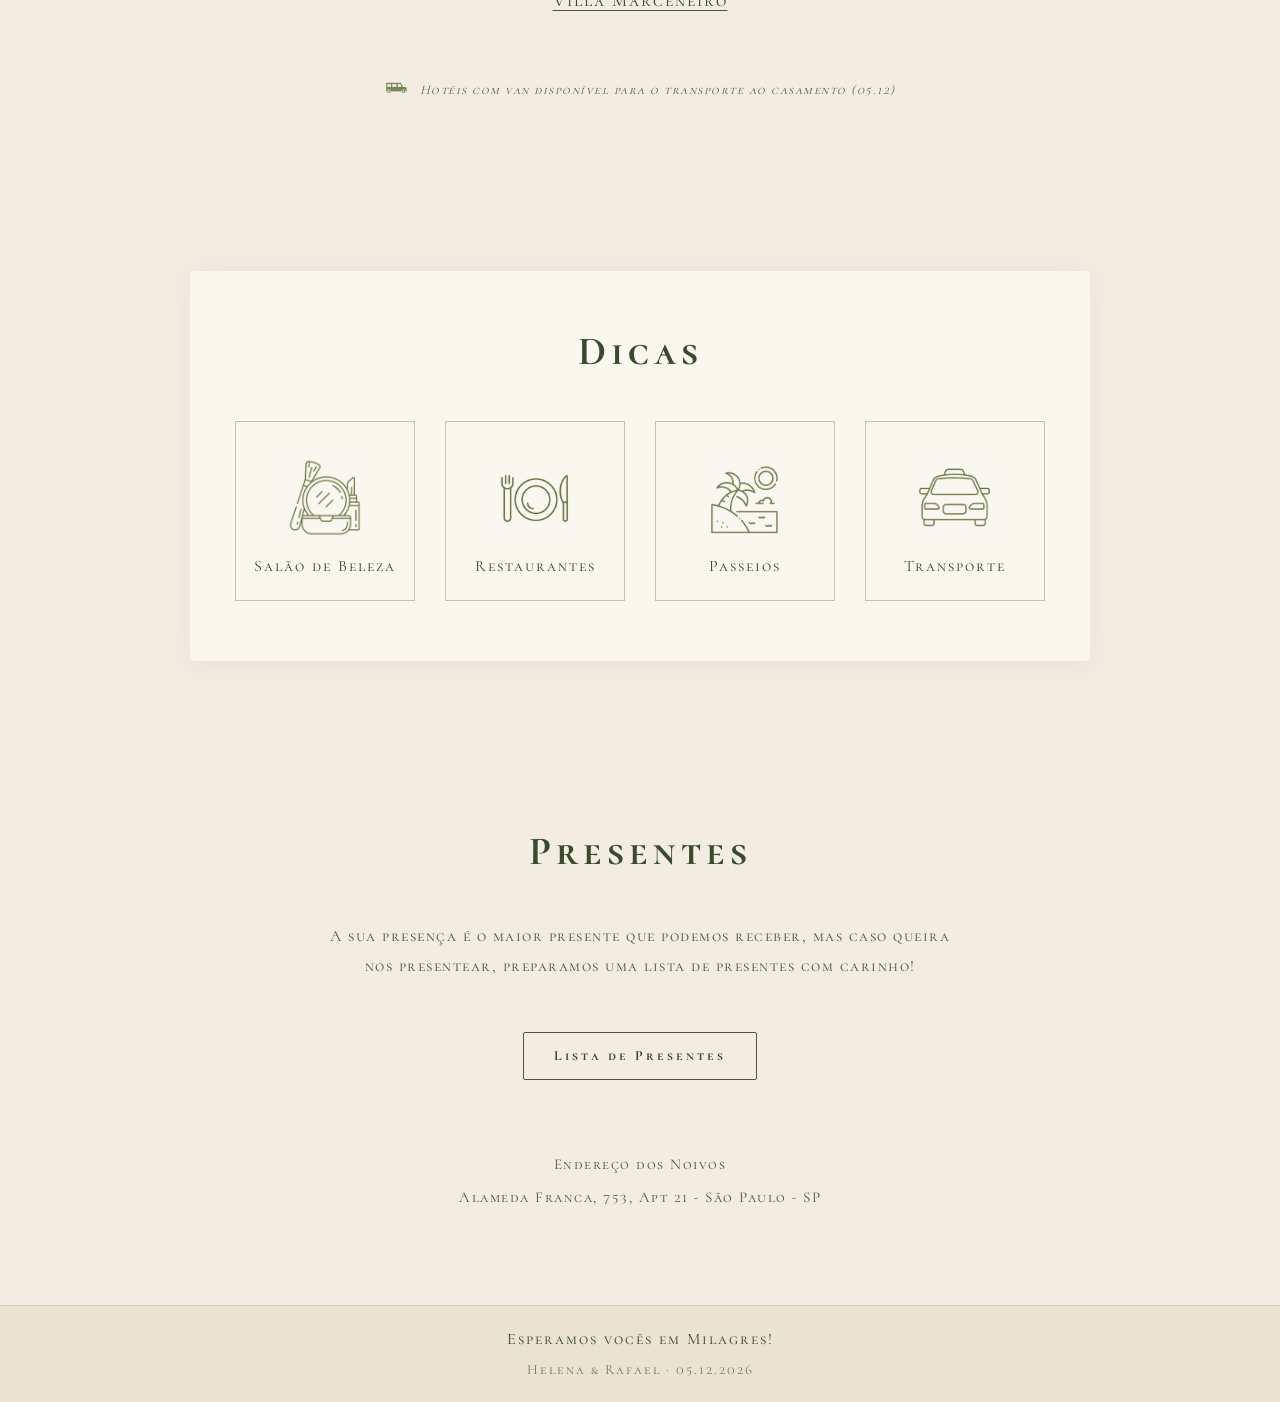
==== commit c2120671: "melhor_responsividade_celular" ====
--- a/index.html
+++ b/index.html
@@ -332,7 +332,7 @@
 
         <!-- Texto final com endereço -->
         <div class="presentes-endereco">
-            <p>Endereço dos Noivos 
+            <p>Endereço dos Noivos</p>
             <p>Alameda Franca, 753, Apt 21 - São Paulo - SP</p>
         </div>
 
--- a/styles.css
+++ b/styles.css
@@ -43,8 +43,20 @@
 
 html {
     scroll-behavior: smooth;
-}
-
+    overflow-x: hidden;
+    width: 100%;
+}
+
+body {
+    font-family: 'Cormorant SC', 'Georgia', serif;
+    background-color: var(--bg-cream);
+    color: var(--text-green);
+    line-height: 1.6;
+    letter-spacing: 1.5px;
+    overflow-x: hidden;
+    width: 100%;
+    max-width: 100vw;
+}
 
 /* ============================================================
    2. ESTILOS BASE
@@ -416,33 +428,6 @@
 }
 
 
-/* ============================================================
-   7b. PROGRAMAÇÃO - RESPONSIVO (mobile)
-   ============================================================ */
-@media (max-width: 700px) {
-    .timeline-line {
-        left: 30px;  /* linha sai do meio e vai para a esquerda */
-    }
-
-    .program-item {
-        width: 100%;
-        margin: 0 0 30px 0 !important;
-        padding-left: 60px !important;
-        padding-right: 20px !important;
-        text-align: left !important;
-    }
-
-    .program-item-left .program-dot,
-    .program-item-right .program-dot {
-        left: 25px;
-        right: auto;
-    }
-
-    .program-item-left .program-icon,
-    .program-item-right .program-icon {
-        justify-content: flex-start;
-    }
-}
 
 
 /* ============================================================
@@ -581,7 +566,7 @@
     margin-left: 0;
     margin-right: 6px;
     opacity: 1;
-    vertical-align: px;
+    vertical-align: -6px;
     width: 25px;
     height: 25px;
 }
@@ -946,4 +931,277 @@
 }
 
 
-
+/* ============================================================
+   14. RESPONSIVIDADE (MOBILE) - GERAL DO SITE
+   ============================================================ */
+
+/* ============ TABLET / MOBILE GRANDE (até 768px) ============ */
+@media (max-width: 768px) {
+
+    /* Seções gerais - menos padding lateral */
+    section {
+        padding: 60px 20px;
+    }
+
+    /* ============ NAVBAR ============ */
+    .navbar {
+        padding: 12px 15px;
+    }
+    .navbar ul {
+        gap: 14px;
+        flex-wrap: wrap;          /* deixa quebrar linha se precisar */
+        justify-content: center;
+    }
+    .navbar ul li a {
+        font-size: 13px;
+        letter-spacing: 1px;
+    }
+
+    /* ============ TÍTULOS DAS SEÇÕES ============ */
+    .section-title {
+        font-size: 28px;
+        letter-spacing: 3px;
+        margin-bottom: 35px;
+    }
+
+    /* ============ HERO BANNER ============ */
+    .hero-banner {
+        padding: 60px 15px;
+        min-height: 85vh;
+    }
+    .hero-banner-overlay {
+        padding: 40px 25px;
+        max-width: 100%;
+    }
+    .hero-banner-overlay h1 {
+        font-size: 48px;
+        letter-spacing: 2px;
+        margin-bottom: 20px;
+    }
+    .hero-banner-overlay .date {
+        font-size: 18px;
+    }
+    .hero-banner-overlay .location {
+        font-size: 16px;
+    }
+
+    /* ============ HERO MENSAGEM ============ */
+    .hero-message {
+        padding: 50px 20px 20px 20px;
+    }
+    .hero-message .message {
+        font-size: 16px;
+        letter-spacing: 1.5px;
+    }
+
+    /* ============ COUNTDOWN ============ */
+    .countdown-section {
+        padding: 20px 15px 30px;
+    }
+    .countdown-section h3 {
+        font-size: 24px;
+    }
+    .countdown {
+        gap: 15px;
+    }
+    .countdown-item .number {
+        font-size: 26px;
+    }
+    .countdown-item .label {
+        font-size: 12px;
+        letter-spacing: 1.5px;
+    }
+
+    /* ============ PROGRAMAÇÃO (timeline vira coluna única) ============ */
+    .programacao {
+        padding: 60px 15px;
+    }
+    .program-timeline {
+        padding: 40px 20px;
+    }
+    /* Esconde a linha vertical e as bolinhas no mobile */
+    .program-timeline-items::before {
+        display: none;
+    }
+    .program-dot {
+        display: none;
+    }
+    /* Itens viram coluna única, centralizada */
+    .program-item,
+    .program-item-left,
+    .program-item-right {
+        width: 100% !important;
+        text-align: center !important;
+        padding: 30px 10px !important;
+        margin: 0 !important;
+    }
+    /* Separador visual entre eventos */
+    .program-item + .program-item {
+        border-top: 1px solid rgba(74, 90, 58, 0.15);
+        padding-top: 35px !important;
+        margin-top: 15px !important;
+    }
+    .program-content h3 {
+        font-size: 22px;
+    }
+    .program-content .day,
+    .program-content .date-line,
+    .program-content .time {
+        font-size: 16px;
+    }
+    .program-content .place {
+        font-size: 18px;
+    }
+    .program-content .traje {
+        font-size: 14px;
+    }
+
+    /* ============ COMO CHEGAR ============ */
+    .como-chegar {
+        padding: 60px 20px;
+    }
+    .como-chegar-text p {
+        font-size: 16px;
+    }
+
+    /* ============ HOSPEDAGEM ============ */
+    .hospedagem {
+        padding: 60px 20px;
+    }
+    .hospedagem-content {
+        max-width: 100%;
+    }
+    .hospedagem-grupo {
+        margin-bottom: 50px;
+    }
+    .hospedagem-lista li a {
+        font-size: 16px;
+    }
+    .van-icon {
+        width: 20px;
+        height: 20px;
+        vertical-align: -5px;
+    }
+    .hospedagem-legenda {
+        font-size: 12px;
+        margin-top: 40px;
+    }
+
+    /* ============ DICAS ============ */
+    .dicas {
+        padding: 60px 15px;
+    }
+    .dicas-container {
+        padding: 40px 20px;
+    }
+    .dicas-grid {
+        gap: 18px;
+    }
+    .dica-card {
+        width: 140px;
+        height: 140px;
+        padding: 15px 10px;
+    }
+    .dica-card-icon img {
+        max-width: 55px;
+        max-height: 55px;
+    }
+    .dica-card-label {
+        font-size: 12px;
+        letter-spacing: 1.5px;
+    }
+
+    /* ============ PRESENTES ============ */
+    .presentes {
+        padding: 60px 20px;
+    }
+    .presentes-intro {
+        font-size: 15px;
+    }
+    .presentes-endereco p {
+        font-size: 14px;
+    }
+
+    /* ============ FOOTER ============ */
+    .footer-fim p {
+        font-size: 14px;
+        letter-spacing: 1.5px;
+    }
+    .footer-fim .footer-credito {
+        font-size: 12px;
+    }
+
+    /* ============ PÁGINAS INTERNAS (Salão, Restaurantes, etc) ============ */
+    .pagina-interna {
+        padding: 60px 15px;
+    }
+    .pagina-interna-container {
+        padding: 40px 20px;
+    }
+    .salao-nome {
+        font-size: 16px;
+    }
+    .salao-descricao,
+    .salao-contato {
+        font-size: 13px;
+    }
+    .intro-texto {
+        font-size: 14px;
+    }
+    .cidade-titulo {
+        font-size: 20px;
+    }
+}
+
+
+/* ============ MOBILE PEQUENO (até 400px) ============ */
+@media (max-width: 400px) {
+
+    /* Navbar ainda mais compacto */
+    .navbar ul {
+        gap: 8px;
+    }
+    .navbar ul li a {
+        font-size: 12px;
+        letter-spacing: 0.8px;
+    }
+
+    /* Hero h1 menor */
+    .hero-banner-overlay h1 {
+        font-size: 38px;
+    }
+    .hero-banner-overlay {
+        padding: 30px 18px;
+    }
+
+    /* Título de seção menor */
+    .section-title {
+        font-size: 24px;
+        letter-spacing: 2.5px;
+    }
+
+    /* Countdown mais apertado */
+    .countdown {
+        gap: 10px;
+    }
+    .countdown-item .number {
+        font-size: 22px;
+    }
+    .countdown-item .label {
+        font-size: 11px;
+    }
+
+    /* Dicas - cards ainda menores */
+    .dica-card {
+        width: 120px;
+        height: 120px;
+    }
+    .dica-card-icon img {
+        max-width: 48px;
+        max-height: 48px;
+    }
+    .dica-card-label {
+        font-size: 11px;
+    }
+}
+
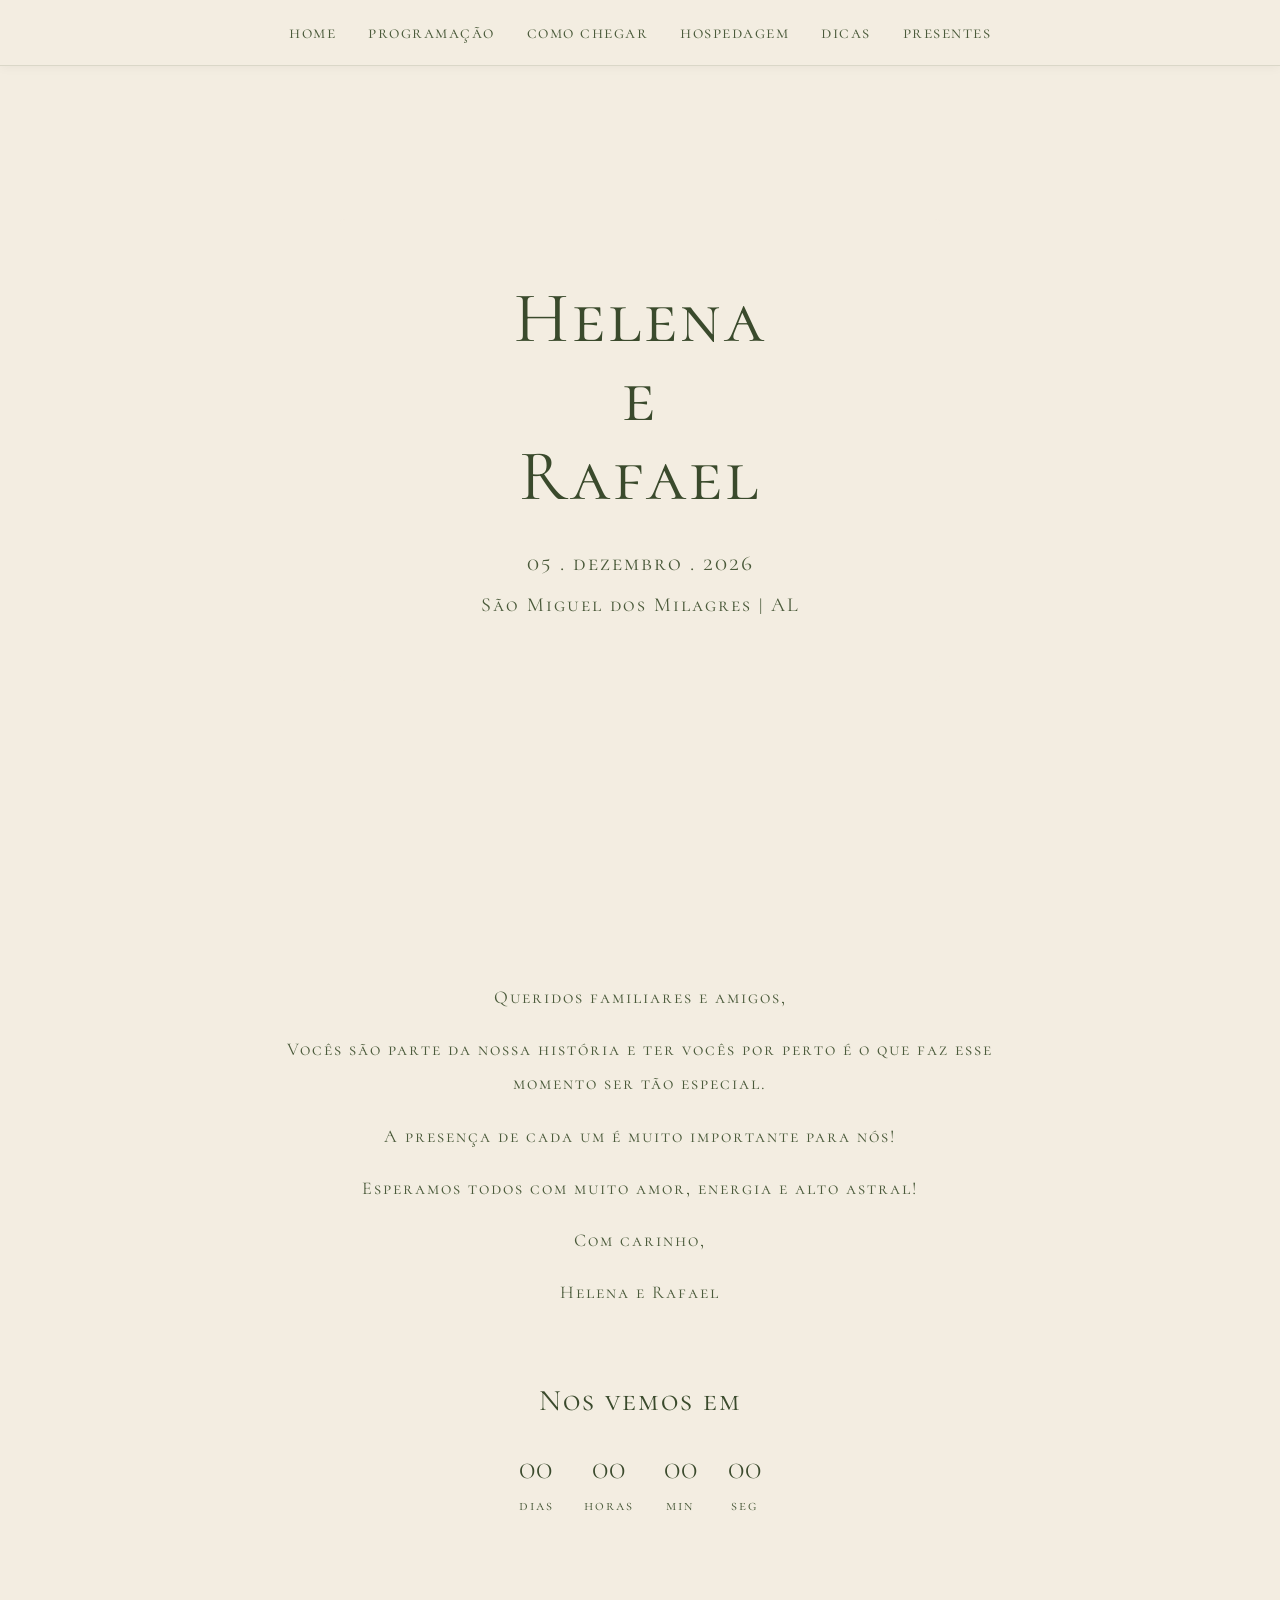
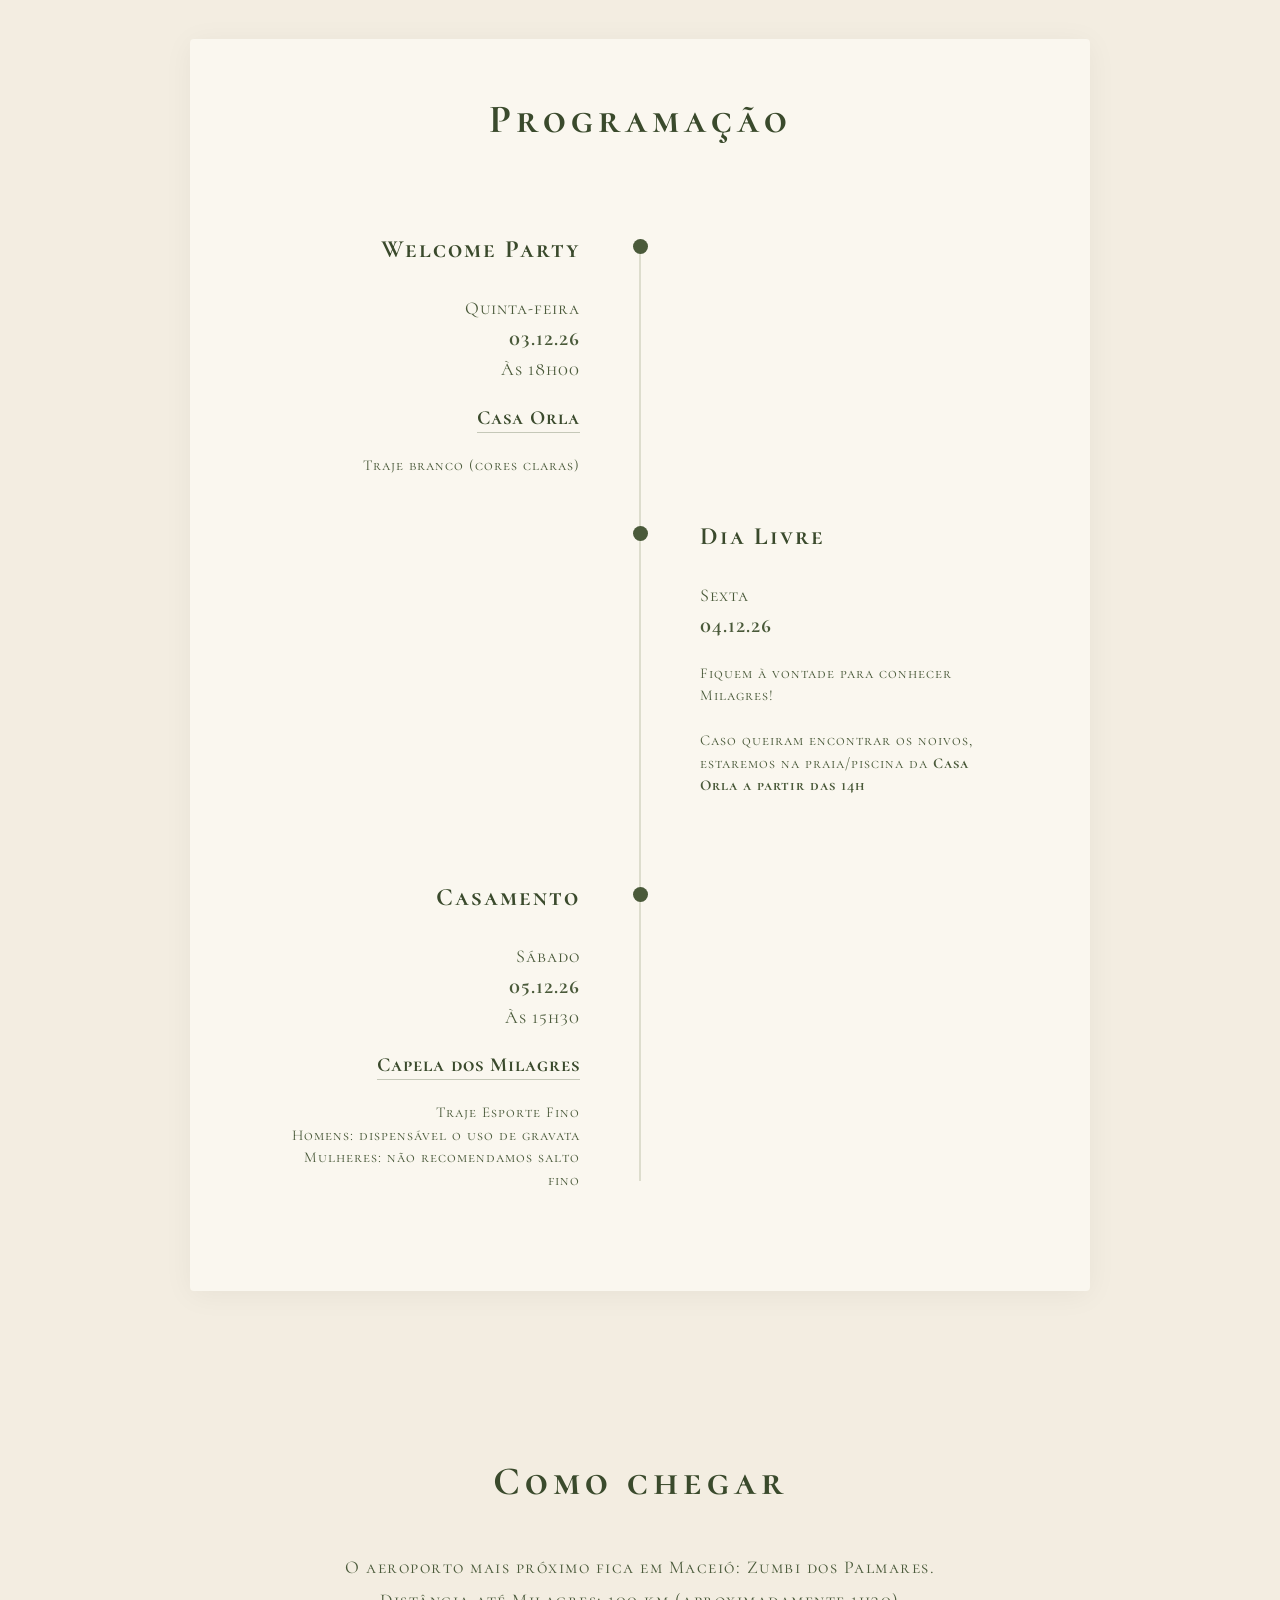
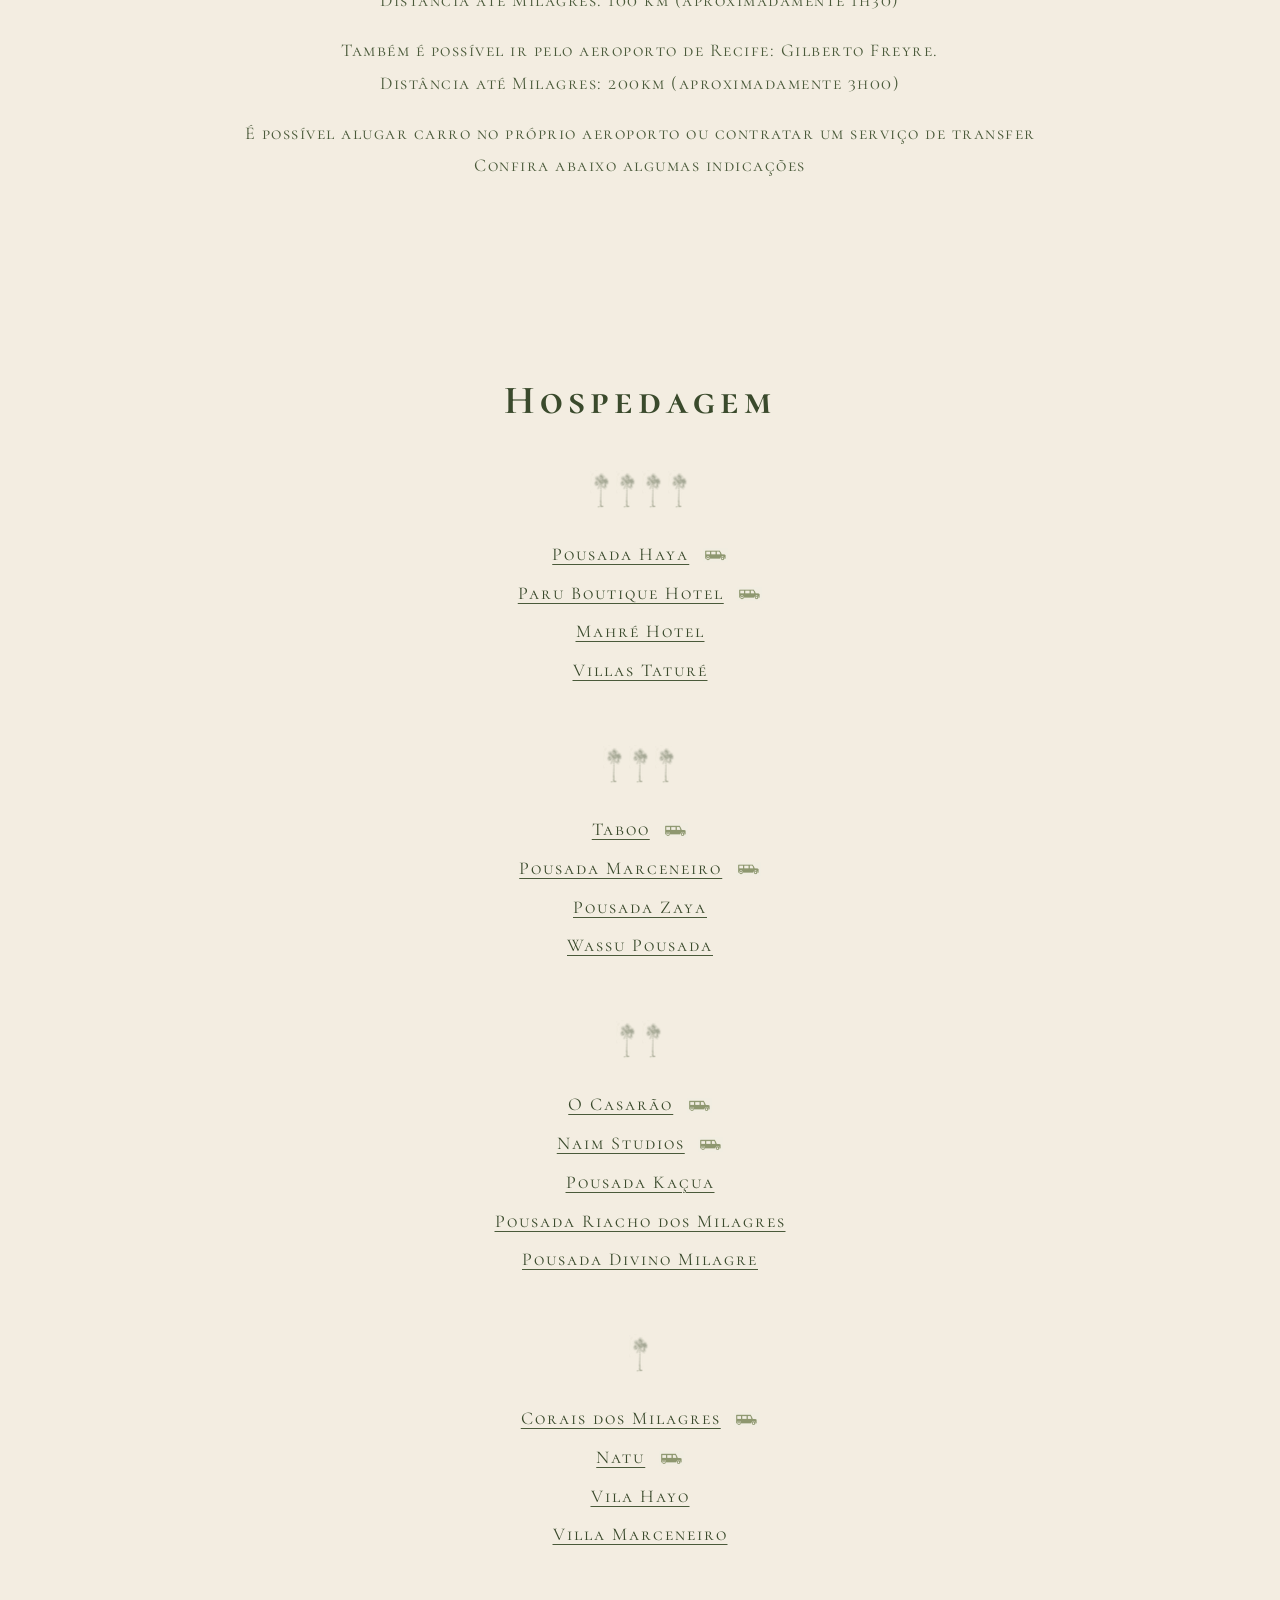
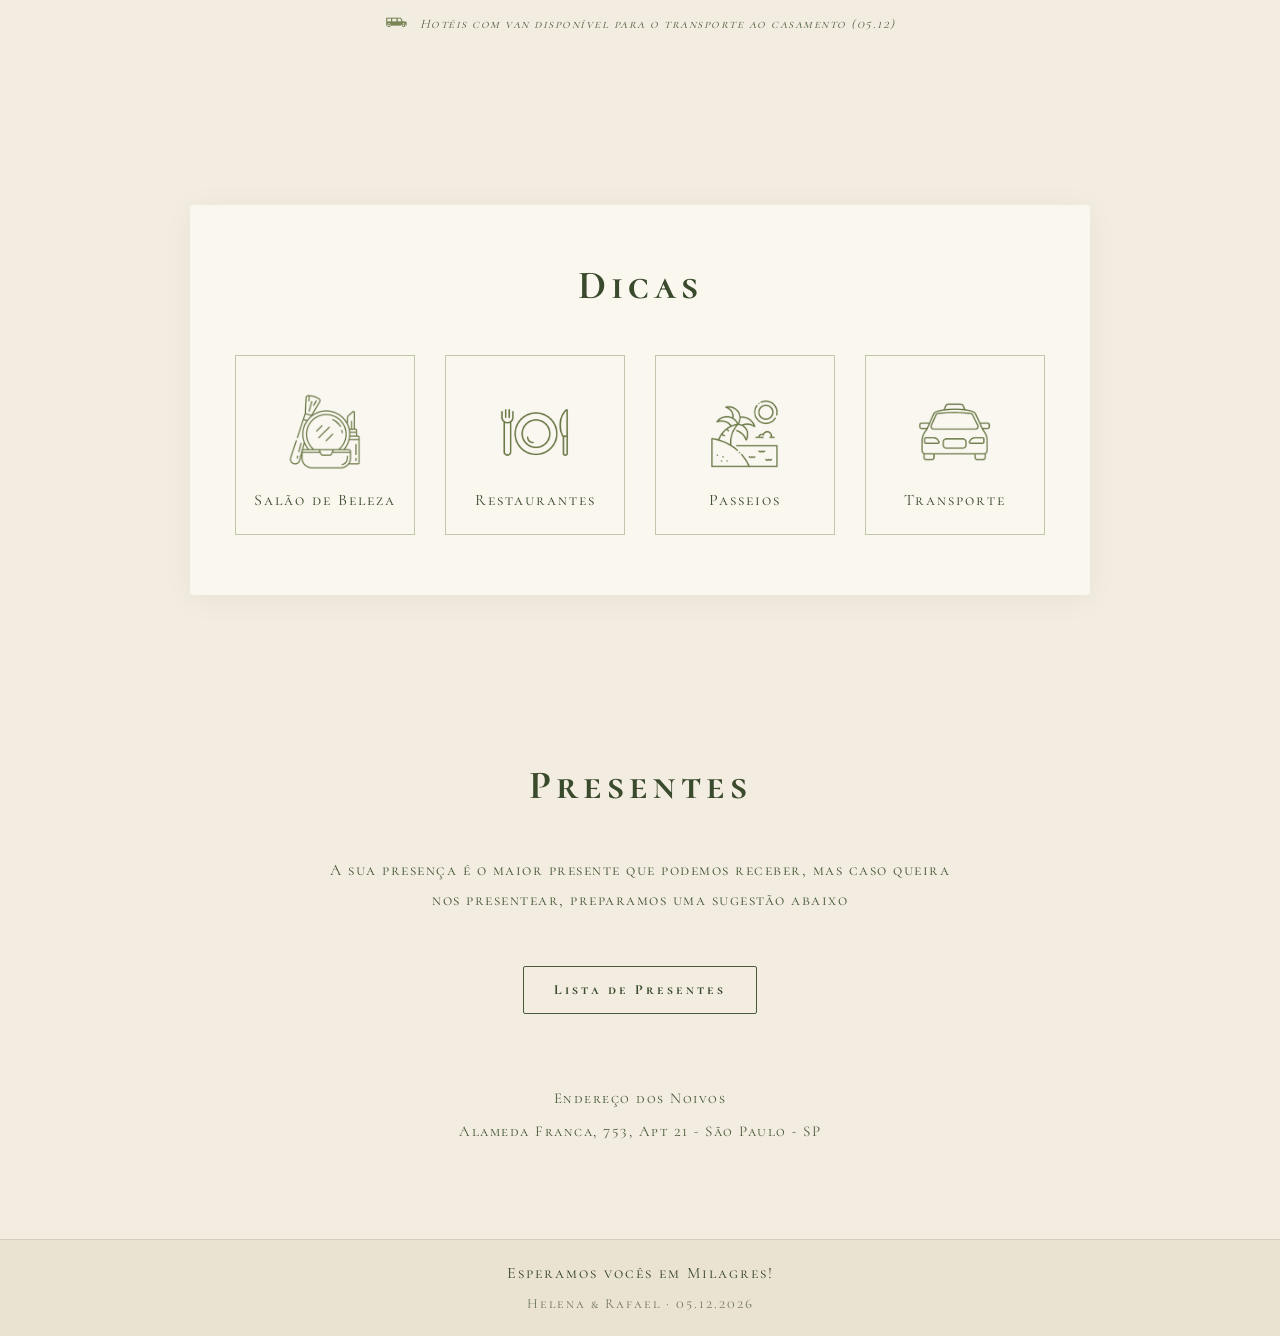
==== commit cc6d0815: "Ajuste Texto e Navbar" ====
--- a/index.html
+++ b/index.html
@@ -40,15 +40,15 @@
     <section class="hero-message">
         <p class="message">Queridos familiares e amigos,</p>
         <p class="message">Vocês são parte da nossa história e ter vocês por perto é o que faz esse momento ser tão especial.</p>
-        <p class="message">A presença de cada um de vocês é muito importante para nós!</p>
-        <p class="message">Esperamos vocês com muito amor, energia e alto astral!</p>
+        <p class="message">A presença de cada um é muito importante para nós!</p>
+        <p class="message">Esperamos todos com muito amor, energia e alto astral!</p>
         <p class="message">Com carinho,</p>
         <p class="message">Helena e Rafael</p>
         </section>   
 
     <!-- ============ COUNTDOWN ============ -->
     <section class="countdown-section">
-        <h3>Faltam</h3>
+        <h3>Nos vemos em</h3>
         <div class="countdown">
             <div class="countdown-item">
                 <span class="number" id="dias">00</span>
@@ -89,7 +89,7 @@
                     <p class="place">
                         <a href="https://www.google.com/maps/place/Casa+Orla+Milagres/@-9.3019633,-35.4002974,17z/data=!3m1!4b1!4m6!3m5!1s0x7011db2d9798e99:0x6739c3b76b0d1504!8m2!3d-9.3019633!4d-35.3977225!16s%2Fg%2F11p_82vdsp?entry=ttu&g_ep=EgoyMDI2MDUyNy4wIKXMDSoASAFQAw%3D%3D" target="_blank" rel="noopener noreferrer">Casa Orla</a>
                     </p>
-                    <p class="traje">Traje branco</p>
+                    <p class="traje">Traje branco (cores claras)</p>
                 </div>
             </div>
 
@@ -97,12 +97,12 @@
             <div class="program-item program-item-right">
                 <div class="program-dot"></div>
                 <div class="program-content">
-                    <h3>Day Off</h3>
+                    <h3>Dia Livre</h3>
                     <p class="day">Sexta</p>
                     <p class="date-line">04.12.26</p>
                     <p class="traje">Fiquem à vontade para conhecer Milagres! <br>
                         <br> 
-                        Caso queiram passar o dia com os noivos, estaremos na praia/piscina da<strong> Casa Orla a partir das 14h</strong></p>
+                        Caso queiram encontrar os noivos, estaremos na praia/piscina da<strong> Casa Orla a partir das 14h</strong></p>
 
                 </div>
             </div>
@@ -135,8 +135,8 @@
         <h2 class="section-title">Como chegar</h2>
         <div class="como-chegar-content">
             <div class="como-chegar-text">
-                <p>O aeroporto mais próximo é o de Maceió, o Zumbi dos Palmares.<br> Distância até Milagres: 100 km (aproximadamente 1h30)</p>
-                <p>Também é possível ir pelo aeroporto de Recife, o Gilberto Freyre.<br> Distância até Milagres: 200km (aproximadamente 3h00)</p>
+                <p>O aeroporto mais próximo fica em Maceió: Zumbi dos Palmares.<br> Distância até Milagres: 100 km (aproximadamente 1h30)</p>
+                <p>Também é possível ir pelo aeroporto de Recife: Gilberto Freyre.<br> Distância até Milagres: 200km (aproximadamente 3h00)</p>
                 <p>É possível alugar carro no próprio aeroporto ou contratar um serviço de transfer <br> Confira abaixo algumas indicações</p>
             </div>
         </div>
@@ -320,7 +320,7 @@
         <!-- Texto introdutório -->
         <p class="presentes-intro">
             A sua presença é o maior presente que podemos receber, mas caso queira nos presentear,
-            preparamos uma lista de presentes com carinho!
+            preparamos uma sugestão abaixo
         </p>
 
     <!-- Botão único e discreto -->
--- a/styles.css
+++ b/styles.css
@@ -45,6 +45,7 @@
     scroll-behavior: smooth;
     overflow-x: hidden;
     width: 100%;
+    scroll-padding-top: 80px;       /* ← novo: compensa a altura da navbar */
 }
 
 body {
@@ -74,8 +75,11 @@
    3. NAVBAR
    ============================================================ */
 .navbar {
-    position: sticky;
+    position: fixed;           /* ← mudou (era "sticky") */
     top: 0;
+    left: 0;                   /* ← novo: garante alinhamento à esquerda */
+    right: 0;                  /* ← novo: garante alinhamento à direita */
+    width: 100%;               /* ← novo: ocupa toda a largura */
     background-color: var(--bg-cream);
     border-bottom: 1px solid rgba(74, 90, 58, 0.15);
     z-index: 1000;
@@ -83,6 +87,7 @@
     display: flex;
     justify-content: center;
     align-items: center;
+    box-shadow: 0 2px 10px rgba(0, 0, 0, 0.04);   /* ← novo: sombra sutil para destacar */
 }
 
 .navbar ul {
@@ -1151,7 +1156,12 @@
     .cidade-titulo {
         font-size: 20px;
     }
-}
+    html {
+    scroll-padding-top: 120px;
+    }
+
+}
+
 
 
 /* ============ MOBILE PEQUENO (até 400px) ============ */
@@ -1203,5 +1213,9 @@
     .dica-card-label {
         font-size: 11px;
     }
-}
-
+    html {
+    scroll-padding-top: 110px;     /* navbar mobile pode quebrar em 2 linhas, dá mais espaço */
+    }
+
+}
+
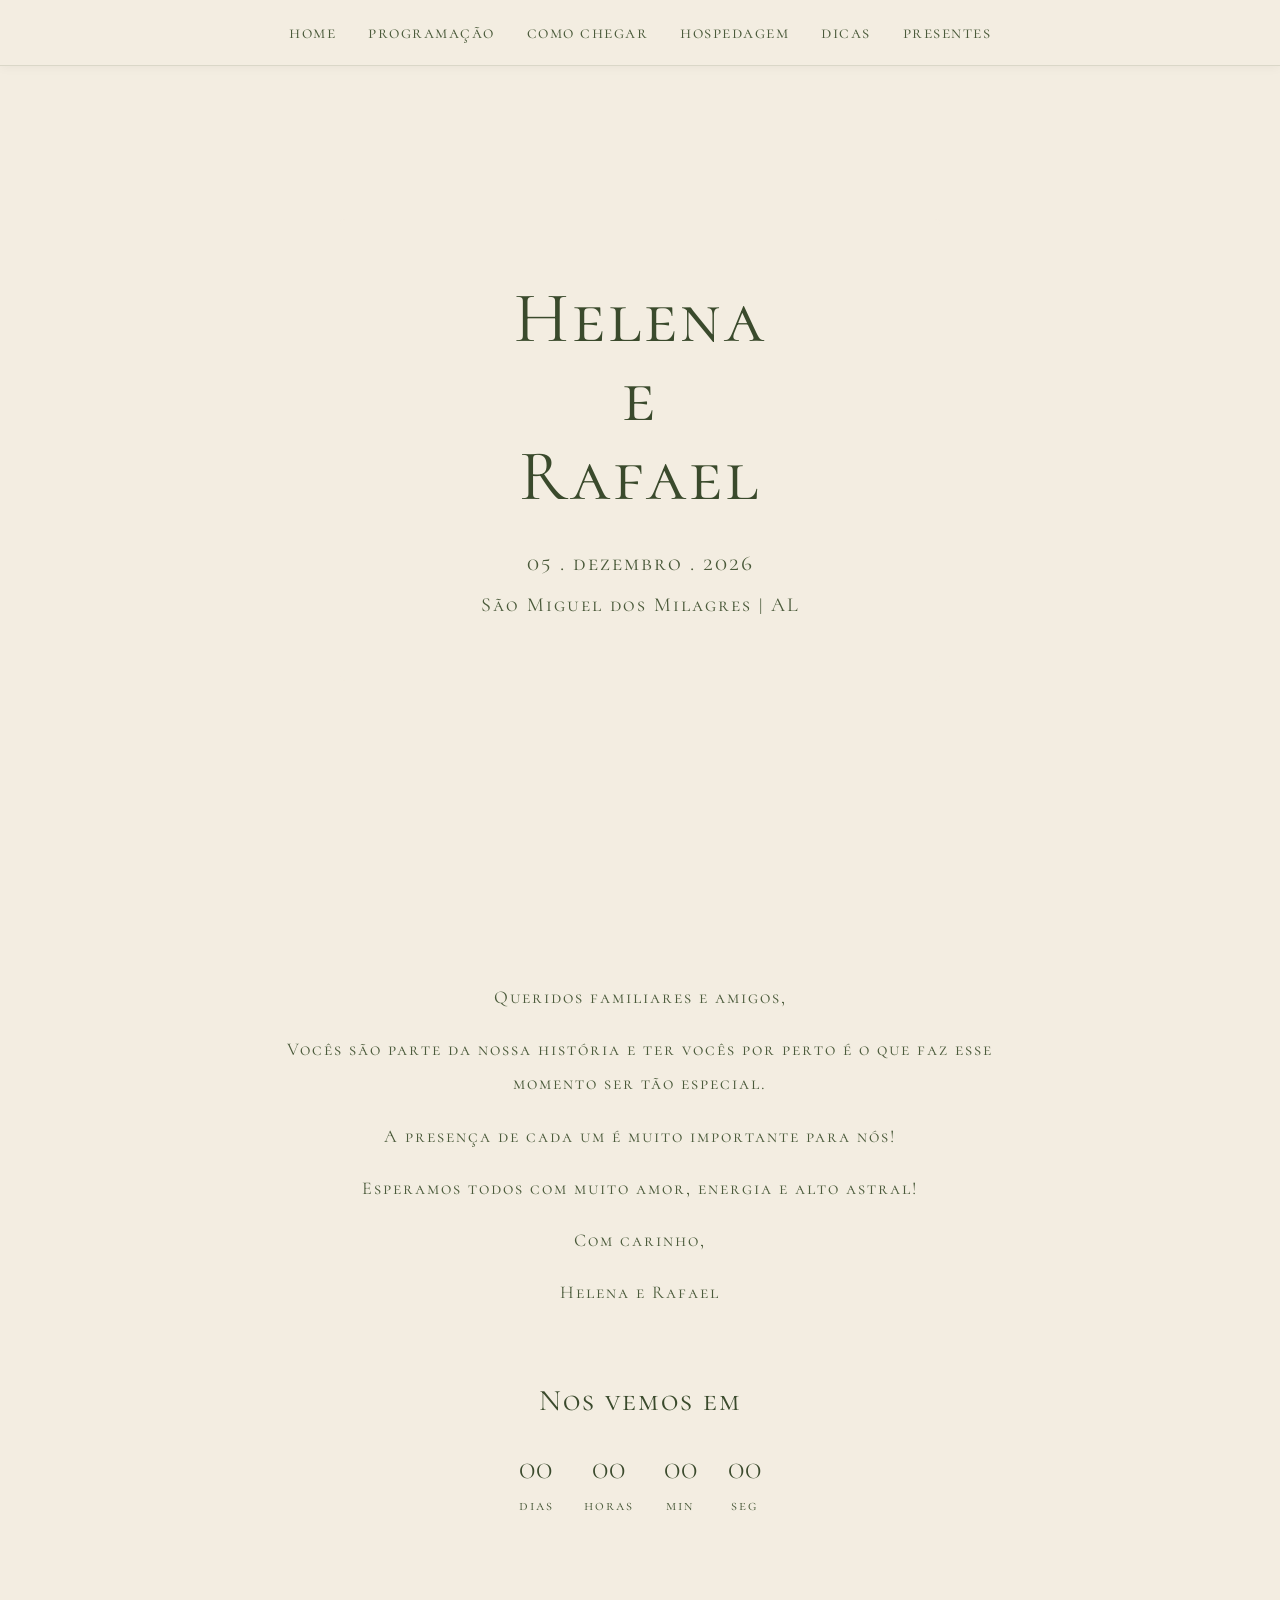
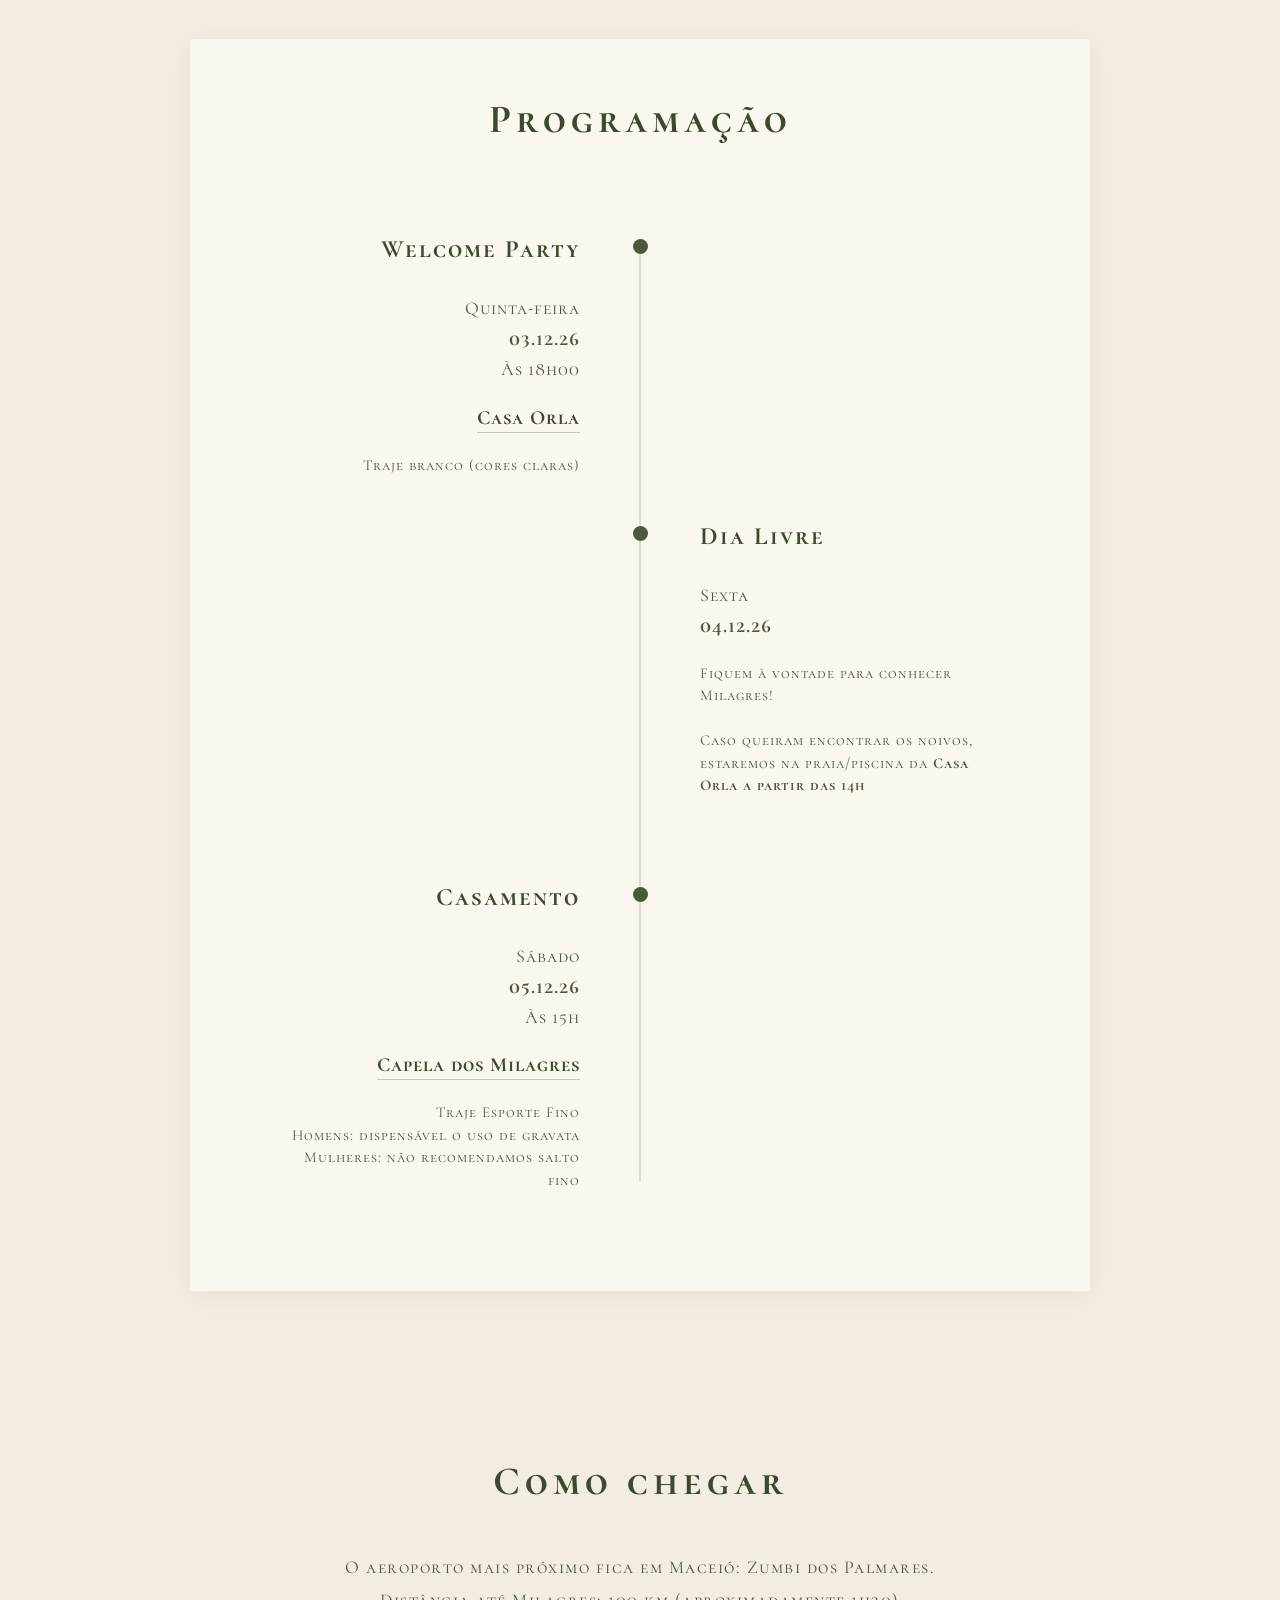
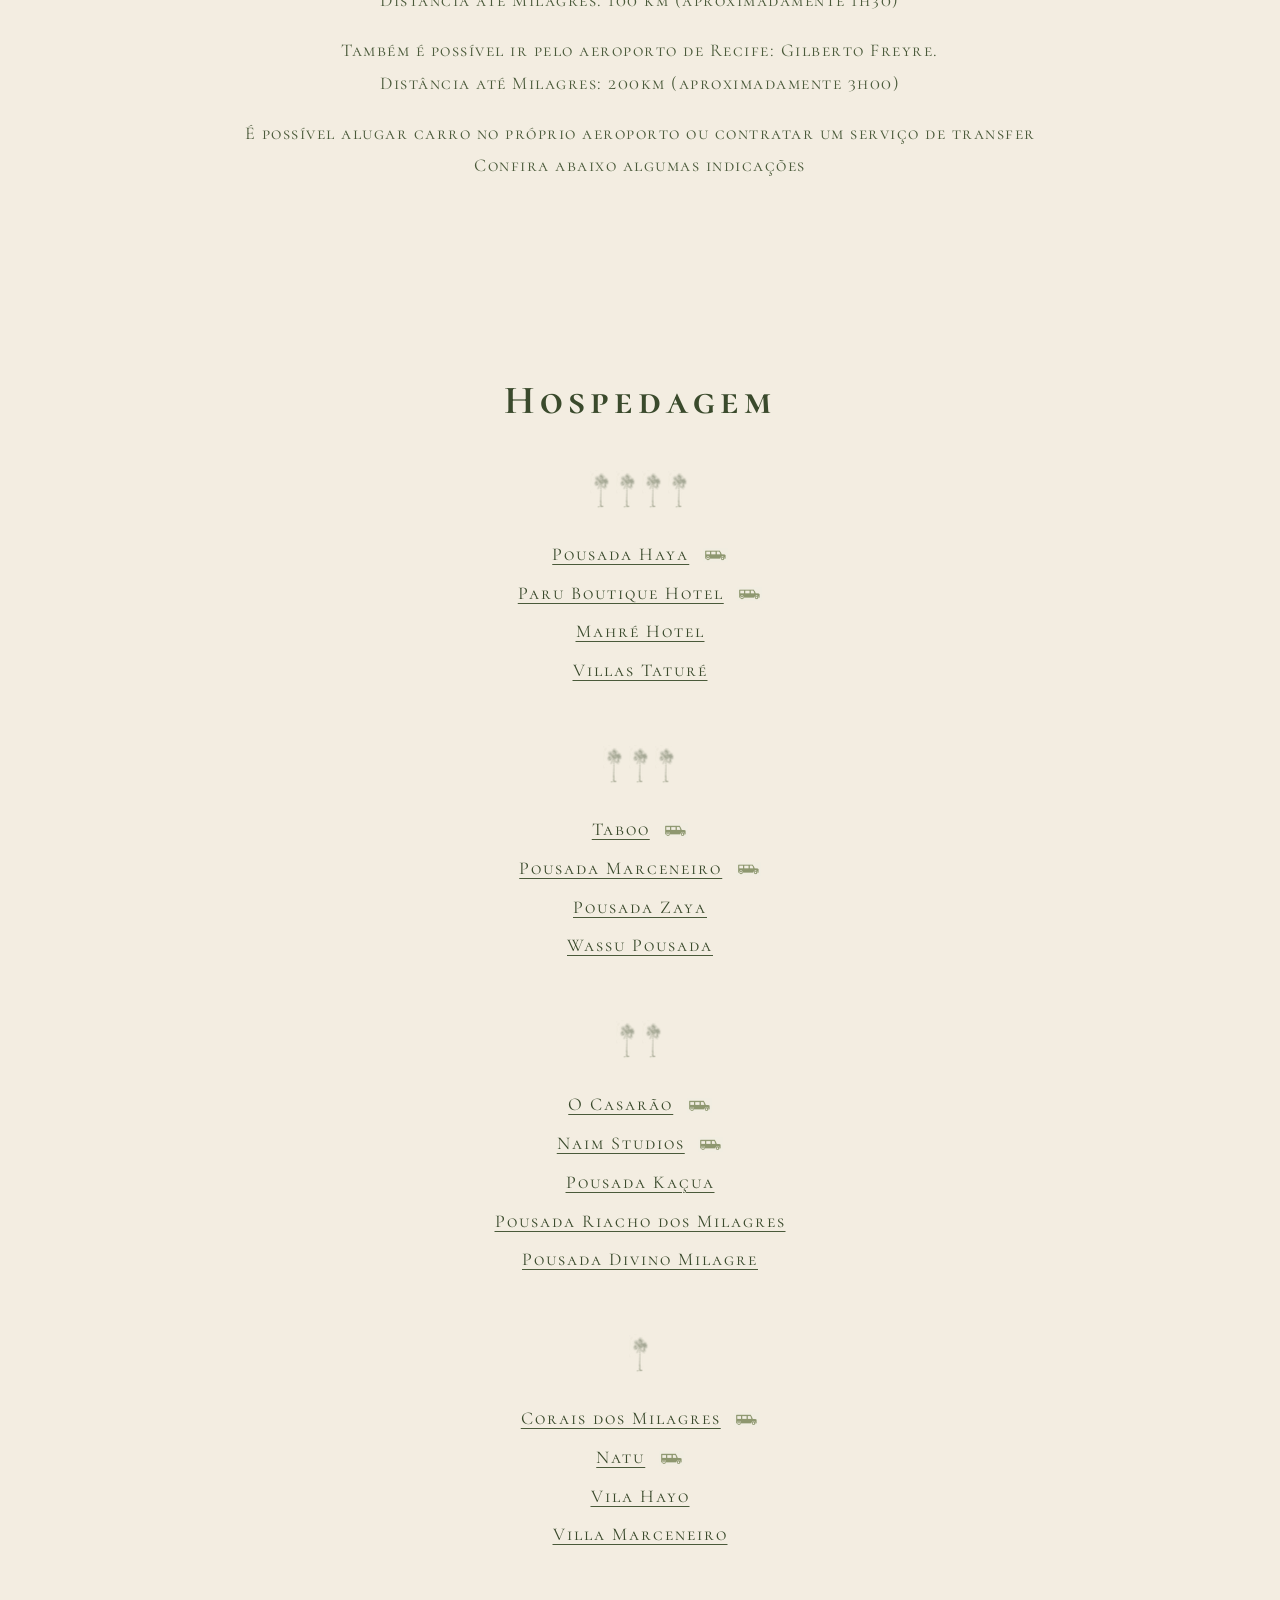
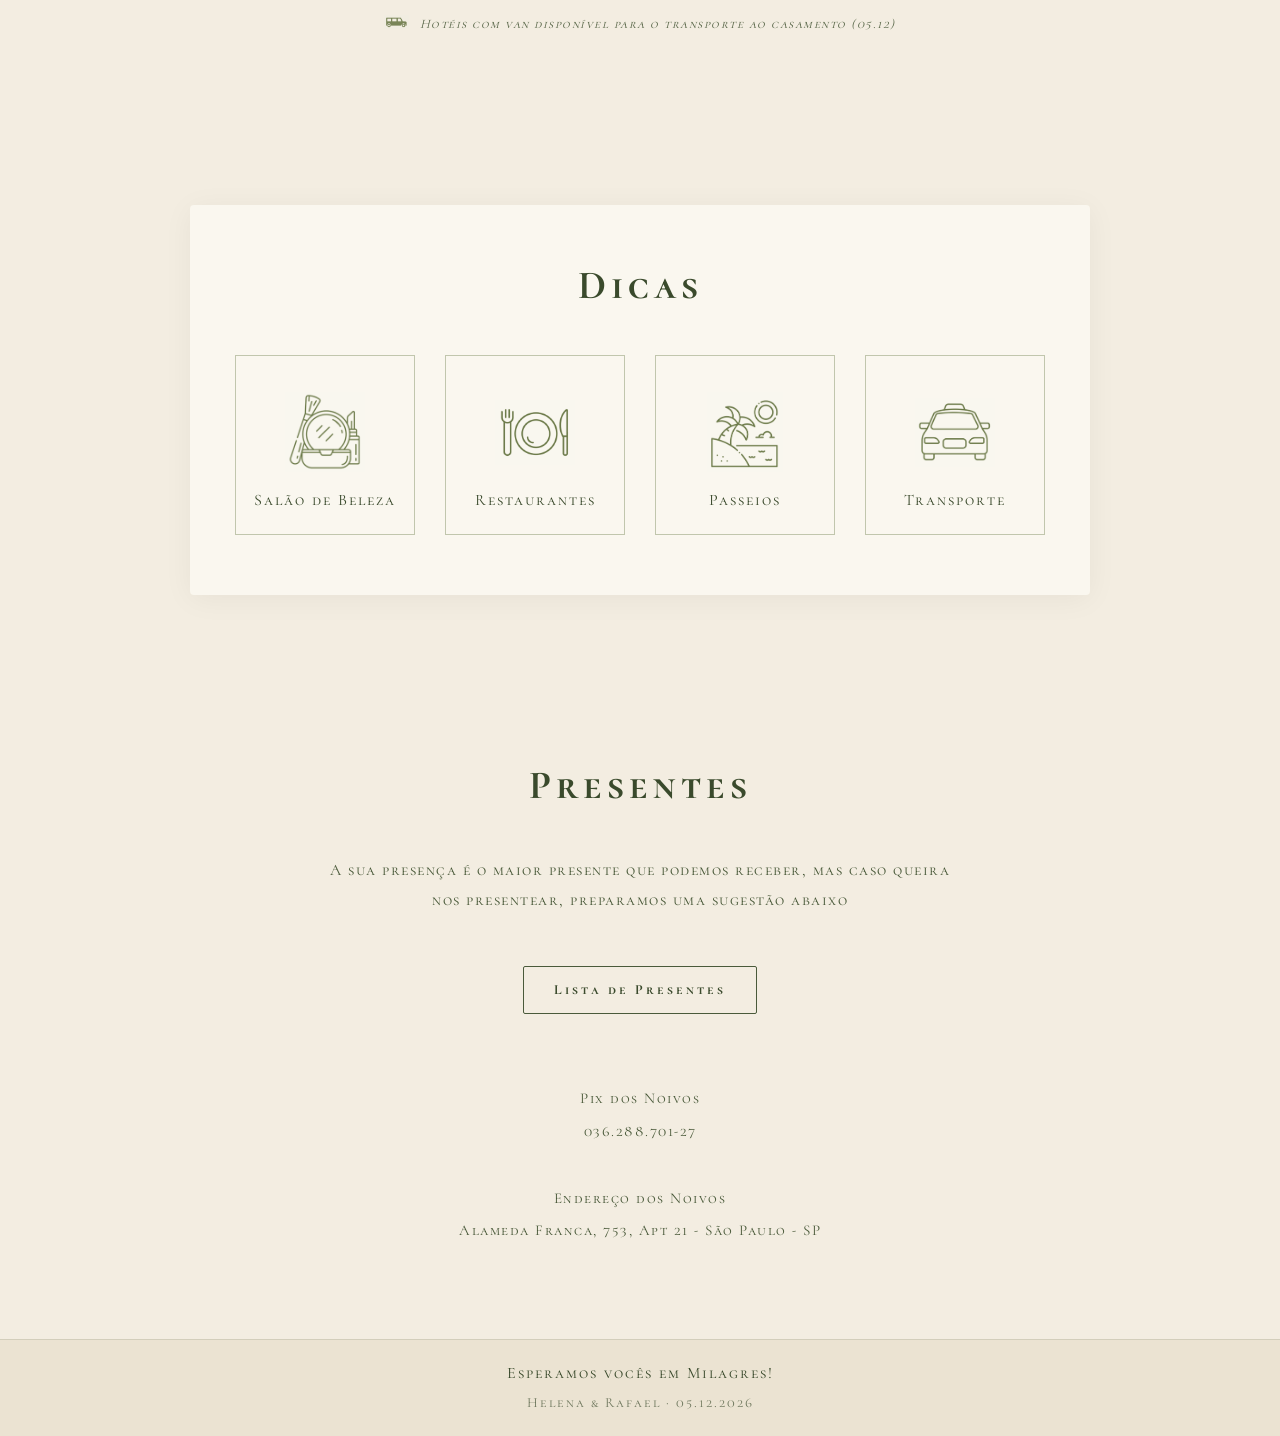
==== commit b33aed40: "Update index.html" ====
--- a/index.html
+++ b/index.html
@@ -114,7 +114,7 @@
                     <h3>Casamento</h3>
                     <p class="day">Sábado</p>
                     <p class="date-line">05.12.26</p>
-                    <p class="time">Às 15h30</p>
+                    <p class="time">Às 15h</p>
                     <p class="place">
                         <a href="https://www.google.com/maps/place/Capela+dos+Milagres+-+Santu%C3%A1rio+dos+Milagres/@-9.2875864,-35.3910758,17z/data=!3m1!4b1!4m6!3m5!1s0x700fd5402b0185b:0x55d7888d575e5de3!8m2!3d-9.2875864!4d-35.3885009!16s%2Fg%2F11c75x4d78?entry=ttu&g_ep=EgoyMDI2MDUyNy4wIKXMDSoASAFQAw%3D%3D" target="_blank" rel="noopener noreferrer">Capela dos Milagres</a>
                     </p>
@@ -236,7 +236,7 @@
                 </div>
                 
                 <ul class="hospedagem-lista">
-                    <li><a href="https://www.booking.com/hotel/br/suite-corais-dos-milagres.htmll" target="_blank" rel="noopener noreferrer">Corais dos Milagres</a>
+                    <li><a href="https://www.booking.com/hotel/br/suite-corais-dos-milagres.html" target="_blank" rel="noopener noreferrer">Corais dos Milagres</a>
                             <span class="van-icon" title="Van disponível para o casamento">
                                 <img src="img/van.png" alt="Van disponível">
                             </span>
@@ -325,13 +325,16 @@
 
     <!-- Botão único e discreto -->
     <div class="presentes-blocos">
-        <a href="#" target="_blank" rel="noopener noreferrer" class="presentes-bloco">
+        <a href="https://sites.icasei.com.br/rafaelhelena2026/pages/37784408" target="_blank" rel="noopener noreferrer" class="presentes-bloco">
             <strong>Lista de Presentes</strong>
         </a>
     </div>
 
         <!-- Texto final com endereço -->
         <div class="presentes-endereco">
+            <p>Pix dos Noivos</p>
+            <p>036.288.701-27</p>
+            <br>
             <p>Endereço dos Noivos</p>
             <p>Alameda Franca, 753, Apt 21 - São Paulo - SP</p>
         </div>
